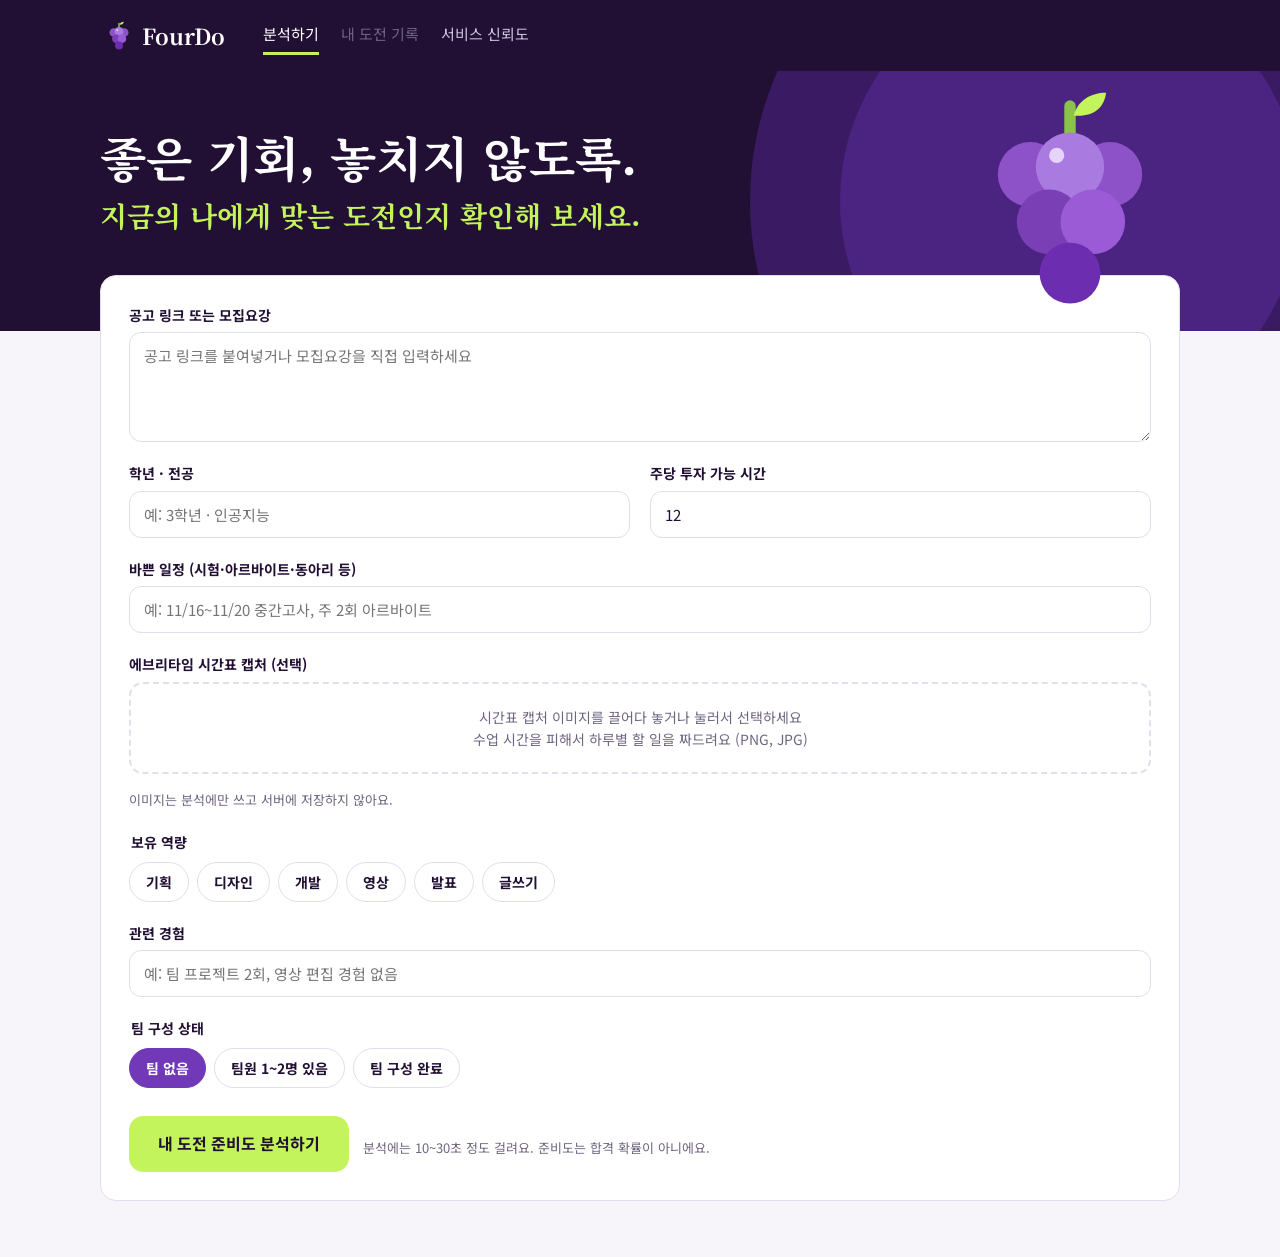
==== backend/static/index.html @ ac590c95 "frontend 합치기" ====
<!DOCTYPE html>
<html lang="ko">
<head>
<meta charset="UTF-8">
<meta name="viewport" content="width=device-width, initial-scale=1">
<title>FourDo · 관심을 도전으로, 도전을 실행으로</title>
<link rel="preconnect" href="https://fonts.googleapis.com">
<link rel="preconnect" href="https://fonts.gstatic.com" crossorigin>
<link href="https://fonts.googleapis.com/css2?family=Noto+Sans+KR:wght@400;500;700&family=Noto+Serif+KR:wght@700&display=swap" rel="stylesheet">
<link rel="stylesheet" href="style.css">
</head>
<body>
<svg width="0" height="0" style="position:absolute" aria-hidden="true">
  <symbol id="grape" viewBox="0 0 200 240">
    <rect x="94" y="14" width="12" height="42" rx="6" fill="#8BC34A"/>
    <path d="M104 30c4-16 18-24 34-24-2 16-14 26-34 24z" fill="#C4F45B"/>
    <circle cx="58" cy="92" r="34" fill="#8E52C8"/>
    <circle cx="142" cy="92" r="34" fill="#8E52C8"/>
    <circle cx="100" cy="84" r="36" fill="#A97BE0"/>
    <circle cx="86" cy="72" r="8" fill="#E6D4FA"/>
    <circle cx="78" cy="142" r="34" fill="#7A3FB5"/>
    <circle cx="124" cy="142" r="34" fill="#9B5BD6"/>
    <circle cx="100" cy="196" r="32" fill="#6C2DB0"/>
  </symbol>
</svg>
<header class="top">
  <button class="logo" data-go="input" aria-label="FourDo 처음으로"><svg class="mark" aria-hidden="true"><use href="#grape"/></svg>FourDo</button>
  <nav aria-label="주 메뉴">
    <button data-go="input" data-nav="input">분석하기</button>
    <button disabled title="준비 중인 기능이에요">내 도전 기록</button>
    <button data-go="trust" data-nav="trust">서비스 신뢰도</button>
  </nav>
</header>

<main>
<!-- PAGE 1 -->
<section id="input" class="view">
  <div class="hero dark">
    <h1>좋은 기회, 놓치지 않도록.</h1>
    <p class="lime-line">지금의 나에게 맞는 도전인지 확인해 보세요.</p>
    <svg class="grape-hero" aria-hidden="true"><use href="#grape"/></svg>
  </div>
  <form id="form" class="wrap card form">
    <label class="full">공고 링크 또는 모집요강
      <textarea name="posting" rows="4" placeholder="공고 링크를 붙여넣거나 모집요강을 직접 입력하세요" required></textarea>
    </label>
    <label>학년 · 전공
      <input name="major" placeholder="예: 3학년 · 인공지능">
    </label>
    <label>주당 투자 가능 시간
      <input name="hours" type="number" min="1" max="60" value="12">
    </label>
    <label class="full">바쁜 일정 (시험·아르바이트·동아리 등)
      <input name="busy" placeholder="예: 11/16~11/20 중간고사, 주 2회 아르바이트">
    </label>
    <div class="full upload">
      <span class="lbl">에브리타임 시간표 캡처 (선택)</span>
      <button type="button" class="drop" id="drop">시간표 캡처 이미지를 끌어다 놓거나 눌러서 선택하세요<br>수업 시간을 피해서 하루별 할 일을 짜드려요 (PNG, JPG)</button>
      <input id="tt" type="file" accept="image/*" hidden>
      <div class="prev" id="ttPrev" hidden><img id="ttImg" alt="업로드한 시간표 미리보기"><span id="ttName"></span><button type="button" id="ttDel">삭제</button></div>
      <p class="hint">이미지는 분석에만 쓰고 서버에 저장하지 않아요.</p>
    </div>
    <fieldset class="full">
      <legend>보유 역량</legend>
      <div class="chips" id="skills"></div>
    </fieldset>
    <label class="full">관련 경험
      <input name="exp" placeholder="예: 팀 프로젝트 2회, 영상 편집 경험 없음">
    </label>
    <fieldset class="full">
      <legend>팀 구성 상태</legend>
      <div class="chips" id="team"></div>
    </fieldset>
    <div class="full cta-row">
      <button class="btn lime" type="submit">내 도전 준비도 분석하기</button>
      <p class="hint">분석에는 10~30초 정도 걸려요. 준비도는 합격 확률이 아니에요.</p>
    </div>
  </form>
</section>

<!-- PAGE 2 -->
<section id="progress" class="view dark center-view">
  <div class="wrap narrow">
    <div class="orb" aria-hidden="true"></div>
    <h2>나의 도전 가능성을 분석하고 있어요.</h2>
    <ol class="steps" id="stepList"></ol>
    <div class="bar" role="progressbar" aria-valuemin="0" aria-valuemax="100"><i id="bar"></i></div>
    <p class="hint">AI가 공고를 읽는 중이라 시간이 조금 걸릴 수 있어요.</p>
  </div>
</section>

<!-- PAGE 3 -->
<section id="result" class="view"></section>

<!-- PAGE 4 -->
<section id="plan" class="view"></section>

<!-- PAGE 4-2: 하루별 할 일 -->
<section id="daily" class="view"></section>

<!-- PAGE 5 -->
<section id="compare" class="view dark">
  <div class="wrap">
    <h2 class="c-title">같은 공고라도, 나에게 맞는 계획은 다릅니다.</h2>
    <p class="sub">같은 공고, 같은 AI. 달라진 건 개인화 입력 하나예요.</p>
    <div class="toggle" role="group" aria-label="개인화 전환">
      <button data-p="off">개인화 OFF</button><button data-p="on" class="on">개인화 ON</button>
    </div>
    <div class="cmp" id="cmp"></div>
    <div class="cta-row center"><button class="btn lime" data-go="trust">서비스 신뢰도 보기</button></div>
  </div>
</section>

<!-- PAGE 6 -->
<section id="trust" class="view"></section>
</main>

<script src="app.js"></script>
</body>
</html>
---- backend/static/style.css ----
:root{
  --deep:#211033; --violet:#7138B8; --lime:#C4F45B; --bg:#F7F5FA; --card:#fff;
  --ink:#211033; --muted:#6F6580; --line:#E4DCEF; --tint:#EFE8F8;
  --ok:#DDF3E4; --ok-t:#1E6B3A; --warn:#FFF0CC; --warn-t:#7A5200; --bad:#ECE9F2; --bad-t:#4A4458;
  --r:16px;
  --sans:"Noto Sans KR",system-ui,sans-serif; --serif:"Noto Serif KR",Georgia,serif;
}
*{box-sizing:border-box;margin:0}
body{font-family:var(--sans);background:var(--bg);color:var(--ink);line-height:1.6;min-height:100vh}
button{font:inherit;cursor:pointer;border:0;background:none;color:inherit}
:focus-visible{outline:3px solid var(--lime);outline-offset:2px}
.view{display:none}.view.active{display:block}

/* header */
.top{display:flex;align-items:center;gap:32px;padding:16px max(20px,calc((100% - 1080px)/2));background:var(--deep);color:#fff;position:sticky;top:0;z-index:5}
.logo{font:700 22px var(--serif);display:flex;align-items:center;gap:10px;color:#fff}
.mark{width:26px;height:30px}
.top nav{display:flex;gap:22px;flex-wrap:wrap}
.top nav button{color:#CFC4E0;padding:6px 0;border-bottom:3px solid transparent;font-size:15px}
.top nav button.on{color:#fff;border-color:var(--lime)}
.top nav button:disabled{opacity:.45;cursor:not-allowed}

/* layout */
.wrap{max-width:1080px;margin:0 auto;padding:0 20px}
.narrow{max-width:520px;text-align:center}
.dark{background:var(--deep);color:#fff}
.hero{padding:56px max(20px,calc((100% - 1080px)/2)) 96px}
.hero{position:relative;overflow:hidden}
.hero::before,.hero::after{content:"";position:absolute;border-radius:50%;pointer-events:none}
.hero::before{width:640px;height:640px;right:-110px;top:-190px;background:#3A1B63}
.hero::after{width:460px;height:460px;right:-20px;top:-100px;background:#4B2380}
.hero>*{position:relative;z-index:1}
.grape-hero{position:absolute!important;right:115px;top:16px;width:190px;height:228px}
.hero h1{font:700 clamp(30px,5vw,48px)/1.25 var(--serif)}
.lime-line{color:var(--lime);font:700 clamp(20px,3vw,28px) var(--serif);margin-top:8px}
.card{background:var(--card);border-radius:var(--r);padding:28px;border:1px solid var(--line)}
.card h3{font-size:16px;color:var(--violet);margin-bottom:14px}
.hint{font-size:13px;color:var(--muted);margin-top:10px}
.dark .hint,.dark .sub{color:#BDB0D3}
.sub{text-align:center;margin-top:6px}
.center{text-align:center;justify-content:center}

/* form */
.form{margin-top:-56px;display:grid;grid-template-columns:1fr 1fr;gap:20px;position:relative;margin-bottom:56px}
.full{grid-column:1/-1}
label,fieldset{display:flex;flex-direction:column;gap:6px;font-size:14px;font-weight:700;border:0;padding:0}
legend{font-size:14px;font-weight:700;margin-bottom:8px}
input,textarea{font:400 15px var(--sans);padding:12px 14px;border:1px solid var(--line);border-radius:12px;background:#fff;color:var(--ink);width:100%}
input:focus,textarea:focus{outline:3px solid var(--tint);border-color:var(--violet)}
.chips{display:flex;flex-wrap:wrap;gap:8px}
.chip{padding:8px 16px;border:1px solid var(--line);border-radius:999px;font-size:14px;background:#fff}
.chip[aria-pressed=true]{background:var(--violet);border-color:var(--violet);color:#fff}
.btn{padding:14px 28px;border-radius:14px;font-weight:700;font-size:16px;border:1px solid var(--violet);color:var(--violet);background:#fff}
.btn.primary{background:var(--violet);color:#fff}
.btn.lime{background:var(--lime);color:var(--deep);border-color:var(--lime)}
.btn:hover{filter:brightness(.96)}
.cta-row{display:flex;flex-wrap:wrap;align-items:center;gap:14px;margin-top:8px}

/* progress */
.center-view{min-height:calc(100vh - 62px);padding:56px 0}
.center-view h2{font:700 26px var(--serif);margin:24px 0}
.orb{width:120px;height:120px;border-radius:50%;margin:0 auto;background:radial-gradient(circle at 35% 30%,var(--lime),var(--violet) 65%);animation:pulse 2s ease-in-out infinite}
@keyframes pulse{50%{transform:scale(1.06)}}
.steps{list-style:none;padding:20px;background:#3A2850;border-radius:var(--r);text-align:left;display:grid;gap:14px}
.steps li{display:flex;gap:14px;align-items:center;color:#9F93B4}
.steps li.now,.steps li.done{color:#fff}
.tag{font-size:12px;font-weight:700;padding:3px 10px;border-radius:999px;background:var(--tint);color:var(--violet);min-width:56px;text-align:center}
.done .tag{background:var(--lime);color:var(--deep)}.now .tag{background:var(--violet);color:#fff}
.bar{height:8px;background:#3A2850;border-radius:9px;margin-top:20px;overflow:hidden}
.bar i{display:block;height:100%;width:0;background:var(--lime);transition:width .5s}

/* result / plan */
.head{padding:36px max(20px,calc((100% - 1080px)/2)) 80px;display:flex;justify-content:space-between;align-items:flex-end;gap:20px;flex-wrap:wrap}
.head h2{font:700 clamp(26px,4vw,38px)/1.3 var(--serif)}
.head p{color:#CFC4E0}
.dday{font:700 clamp(36px,6vw,56px) var(--serif);color:var(--lime)}
.grid{display:grid;grid-template-columns:1fr 1.4fr;gap:20px;margin:-48px auto 20px}
.grid.one{grid-template-columns:1fr}
.badge{display:inline-block;font-size:12px;font-weight:700;padding:3px 10px;border-radius:999px}
.met{background:var(--ok);color:var(--ok-t)}.caution,.needs_check{background:var(--warn);color:var(--warn-t)}.lacking{background:var(--bad);color:var(--bad-t)}
.src{background:var(--deep);color:var(--lime)}.src.ai{background:var(--tint);color:var(--violet)}
.demo{background:var(--tint);color:var(--violet);margin-left:6px}
.level{font:700 24px var(--serif);margin:6px 0 10px}
.req{display:grid;grid-template-columns:70px 1fr auto;gap:12px;align-items:center;padding:12px 0;border-top:1px solid var(--line);font-size:15px}
.req small{display:block;color:var(--muted)}
.meter{height:10px;background:var(--tint);border-radius:9px;overflow:hidden;margin:8px 0}
.meter i{display:block;height:100%;background:var(--violet)}
.week{padding:16px;border-radius:14px;background:var(--tint)}
.week.rest{background:#fff;border:2px dashed var(--line)}
.week b{display:block;margin-bottom:6px}
.week li{font-size:14px;list-style:none;display:flex;justify-content:space-between;gap:8px}
.weeks{display:grid;grid-template-columns:repeat(4,1fr);gap:12px}
.lime-card{background:var(--lime);border-color:var(--lime)}.lime-card h3{color:var(--deep)}
.stack{display:grid;gap:20px;align-content:start}
ul.plain{padding-left:18px;font-size:15px}
.actions{display:flex;gap:12px;flex-wrap:wrap;margin:20px 0 56px}

/* timetable upload */
.upload{display:flex;flex-direction:column;gap:6px}
.lbl{font-size:14px;font-weight:700}
.drop{width:100%;padding:22px;border:2px dashed var(--line);border-radius:14px;background:#fff;color:var(--muted);font-size:14px;text-align:center}
.drop:hover,.drop.over{border-color:var(--violet);background:var(--tint)}
.prev{display:flex;align-items:center;gap:14px;font-size:14px;font-weight:400}
.prev[hidden]{display:none}
.prev img{height:72px;border-radius:10px;border:1px solid var(--line)}
.prev button{color:var(--violet);text-decoration:underline}

/* daily to-do */
.cols{display:grid;grid-template-columns:1fr 1.6fr;gap:20px;margin-top:18px}
.slot{display:flex;gap:12px;padding:10px 12px;background:var(--tint);border-radius:12px;font-size:14px;margin-bottom:8px}
.slot b{min-width:104px;color:var(--violet)}
.todo{display:flex;flex-direction:row;align-items:flex-start;gap:12px;padding:12px 0;border-top:1px solid var(--line);font-size:15px;font-weight:400}
.todo input{width:18px;height:18px;margin-top:4px;padding:0;accent-color:var(--violet);flex:none}
.todo input:checked+span{text-decoration:line-through;color:var(--muted)}
.todo small{display:block;color:var(--muted)}

/* compare */
.dark .wrap{padding-top:48px;padding-bottom:64px}
.c-title{font:700 clamp(24px,4vw,34px)/1.3 var(--serif);text-align:center}
.toggle{display:flex;width:max-content;margin:24px auto;background:#3A2850;border-radius:999px;padding:5px}
.toggle button{padding:10px 24px;border-radius:999px;color:#CFC4E0}
.toggle .on{background:var(--lime);color:var(--deep);font-weight:700}
.cmp{display:grid;grid-template-columns:1fr 1fr;gap:20px;margin-bottom:32px}
.pane{border-radius:var(--r);padding:26px;min-height:300px;display:flex;flex-direction:column;gap:14px}
.pane.gen{background:#2B1A42;border:1px solid #4B3866;color:#CFC4E0}
.pane.me{background:#fff;color:var(--ink);border:2px solid var(--lime)}
.pane.dim{opacity:.35}
.pane h3{font-size:16px;display:flex;justify-content:space-between;gap:8px;align-items:center}
.row{display:grid;grid-template-columns:70px 1fr;gap:10px}.row b{color:var(--violet)}
.pane footer{margin-top:auto;font-size:13px;opacity:.8}

/* trust */
.metric{display:grid;grid-template-columns:1.4fr 1fr 1fr;gap:12px;padding:14px 0;border-top:1px solid var(--line);align-items:center}
.metric .v{font:700 20px var(--serif);color:var(--muted)}
.metric small{display:block;font:400 12px var(--sans);color:var(--muted)}
.mh{font-size:13px;color:var(--muted);font-weight:700;border:0}
.page-pad{padding:36px 0 56px}

@media (max-width:760px){
  .grape-hero{width:90px;height:108px;right:15px;top:6px;opacity:.9}
  .hero::before{width:360px;height:360px;right:-120px;top:-120px}
  .hero::after{width:240px;height:240px;right:-60px;top:-60px}
  .form,.grid,.cmp,.weeks,.cols{grid-template-columns:1fr}
  .top{gap:14px;flex-wrap:wrap}
  .req{grid-template-columns:64px 1fr}.req .src{grid-column:2;justify-self:start}
  .metric{grid-template-columns:1fr 1fr}.metric>:first-child{grid-column:1/-1}
  .mh{display:none}
}
@media (prefers-reduced-motion:reduce){*{animation:none!important;transition:none!important}}
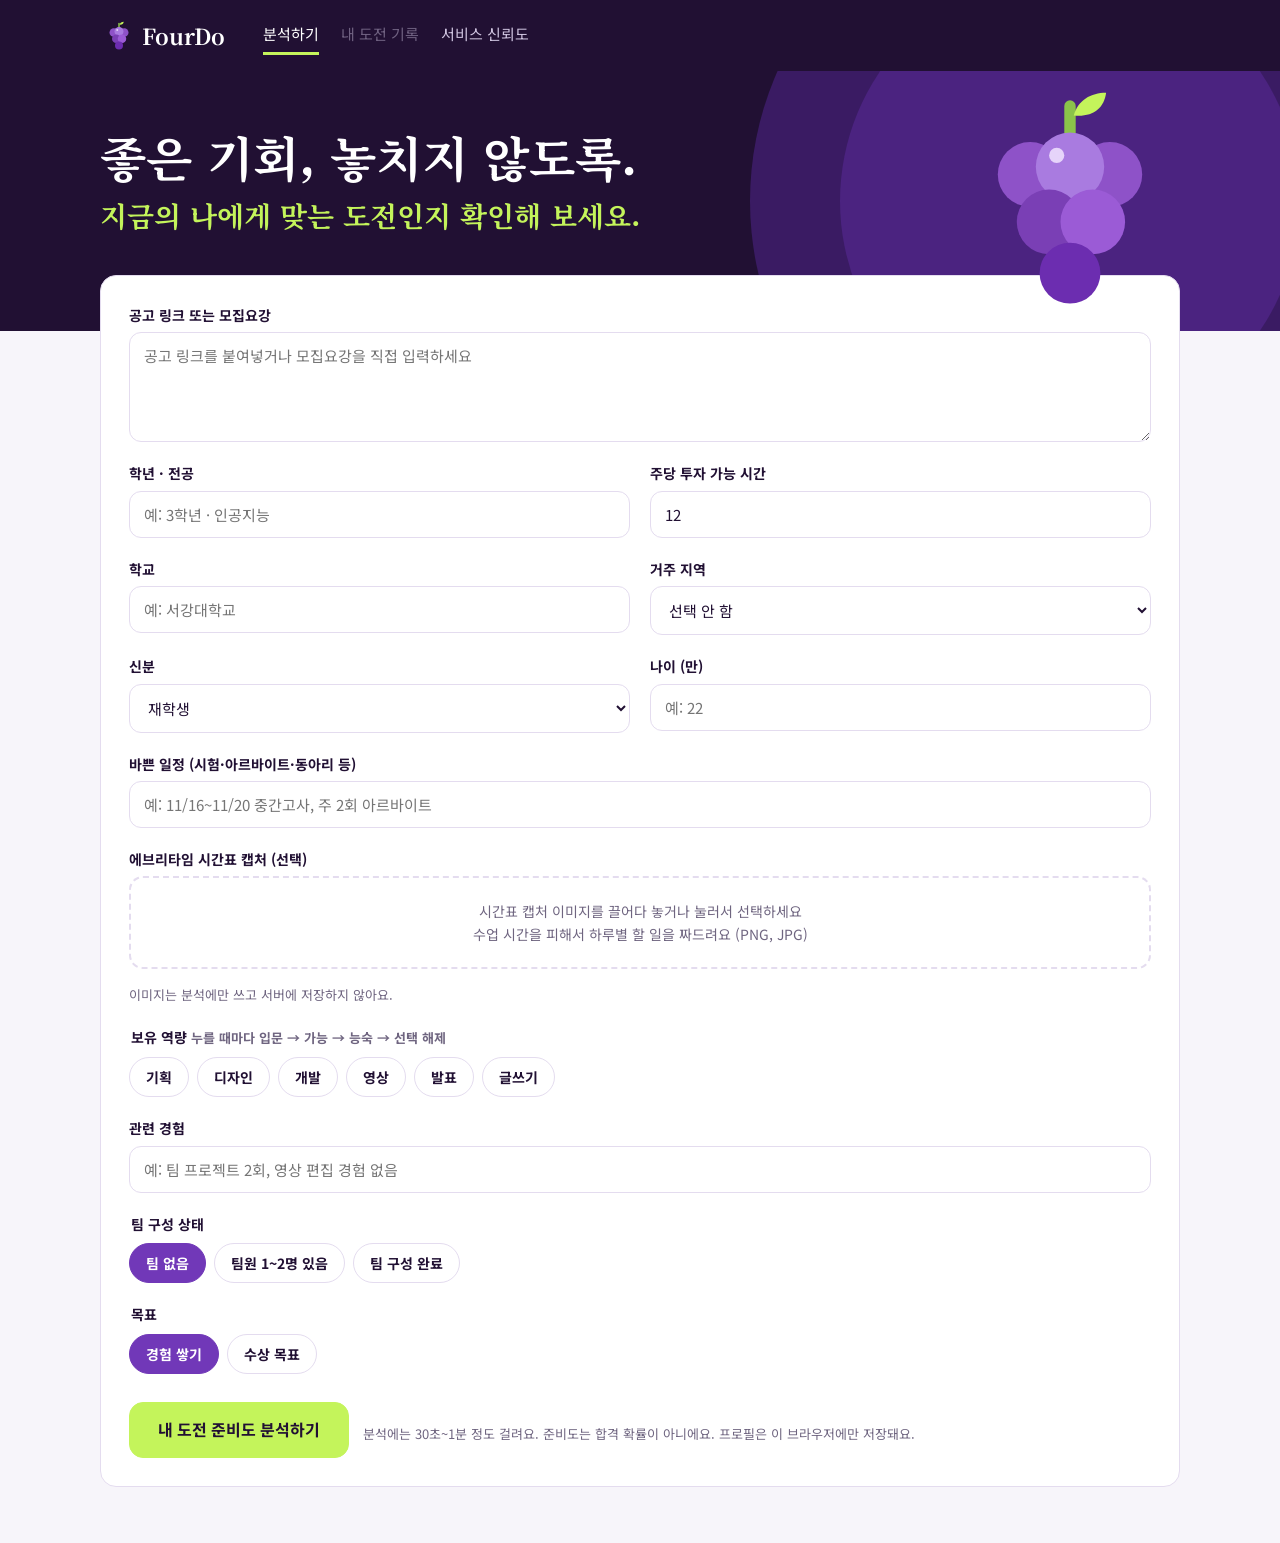
==== commit b00dc019: "개인화 기능 추가: 자격 정보·역량 수준 입력, 자격 질문 재판정, 진행 반영 다시 짜기 - 입력: 학교·거주 지역·신분·나이, 역량별 수준(입문/가능/능숙), 목표(경험/수상)." ====
--- a/backend/static/index.html
+++ b/backend/static/index.html
@@ -1,120 +1,136 @@
-<!DOCTYPE html>
-<html lang="ko">
-<head>
-<meta charset="UTF-8">
-<meta name="viewport" content="width=device-width, initial-scale=1">
-<title>FourDo · 관심을 도전으로, 도전을 실행으로</title>
-<link rel="preconnect" href="https://fonts.googleapis.com">
-<link rel="preconnect" href="https://fonts.gstatic.com" crossorigin>
-<link href="https://fonts.googleapis.com/css2?family=Noto+Sans+KR:wght@400;500;700&family=Noto+Serif+KR:wght@700&display=swap" rel="stylesheet">
-<link rel="stylesheet" href="style.css">
-</head>
-<body>
-<svg width="0" height="0" style="position:absolute" aria-hidden="true">
-  <symbol id="grape" viewBox="0 0 200 240">
-    <rect x="94" y="14" width="12" height="42" rx="6" fill="#8BC34A"/>
-    <path d="M104 30c4-16 18-24 34-24-2 16-14 26-34 24z" fill="#C4F45B"/>
-    <circle cx="58" cy="92" r="34" fill="#8E52C8"/>
-    <circle cx="142" cy="92" r="34" fill="#8E52C8"/>
-    <circle cx="100" cy="84" r="36" fill="#A97BE0"/>
-    <circle cx="86" cy="72" r="8" fill="#E6D4FA"/>
-    <circle cx="78" cy="142" r="34" fill="#7A3FB5"/>
-    <circle cx="124" cy="142" r="34" fill="#9B5BD6"/>
-    <circle cx="100" cy="196" r="32" fill="#6C2DB0"/>
-  </symbol>
-</svg>
-<header class="top">
-  <button class="logo" data-go="input" aria-label="FourDo 처음으로"><svg class="mark" aria-hidden="true"><use href="#grape"/></svg>FourDo</button>
-  <nav aria-label="주 메뉴">
-    <button data-go="input" data-nav="input">분석하기</button>
-    <button disabled title="준비 중인 기능이에요">내 도전 기록</button>
-    <button data-go="trust" data-nav="trust">서비스 신뢰도</button>
-  </nav>
-</header>
-
-<main>
-<!-- PAGE 1 -->
-<section id="input" class="view">
-  <div class="hero dark">
-    <h1>좋은 기회, 놓치지 않도록.</h1>
-    <p class="lime-line">지금의 나에게 맞는 도전인지 확인해 보세요.</p>
-    <svg class="grape-hero" aria-hidden="true"><use href="#grape"/></svg>
-  </div>
-  <form id="form" class="wrap card form">
-    <label class="full">공고 링크 또는 모집요강
-      <textarea name="posting" rows="4" placeholder="공고 링크를 붙여넣거나 모집요강을 직접 입력하세요" required></textarea>
-    </label>
-    <label>학년 · 전공
-      <input name="major" placeholder="예: 3학년 · 인공지능">
-    </label>
-    <label>주당 투자 가능 시간
-      <input name="hours" type="number" min="1" max="60" value="12">
-    </label>
-    <label class="full">바쁜 일정 (시험·아르바이트·동아리 등)
-      <input name="busy" placeholder="예: 11/16~11/20 중간고사, 주 2회 아르바이트">
-    </label>
-    <div class="full upload">
-      <span class="lbl">에브리타임 시간표 캡처 (선택)</span>
-      <button type="button" class="drop" id="drop">시간표 캡처 이미지를 끌어다 놓거나 눌러서 선택하세요<br>수업 시간을 피해서 하루별 할 일을 짜드려요 (PNG, JPG)</button>
-      <input id="tt" type="file" accept="image/*" hidden>
-      <div class="prev" id="ttPrev" hidden><img id="ttImg" alt="업로드한 시간표 미리보기"><span id="ttName"></span><button type="button" id="ttDel">삭제</button></div>
-      <p class="hint">이미지는 분석에만 쓰고 서버에 저장하지 않아요.</p>
-    </div>
-    <fieldset class="full">
-      <legend>보유 역량</legend>
-      <div class="chips" id="skills"></div>
-    </fieldset>
-    <label class="full">관련 경험
-      <input name="exp" placeholder="예: 팀 프로젝트 2회, 영상 편집 경험 없음">
-    </label>
-    <fieldset class="full">
-      <legend>팀 구성 상태</legend>
-      <div class="chips" id="team"></div>
-    </fieldset>
-    <div class="full cta-row">
-      <button class="btn lime" type="submit">내 도전 준비도 분석하기</button>
-      <p class="hint">분석에는 10~30초 정도 걸려요. 준비도는 합격 확률이 아니에요.</p>
-    </div>
-  </form>
-</section>
-
-<!-- PAGE 2 -->
-<section id="progress" class="view dark center-view">
-  <div class="wrap narrow">
-    <div class="orb" aria-hidden="true"></div>
-    <h2>나의 도전 가능성을 분석하고 있어요.</h2>
-    <ol class="steps" id="stepList"></ol>
-    <div class="bar" role="progressbar" aria-valuemin="0" aria-valuemax="100"><i id="bar"></i></div>
-    <p class="hint">AI가 공고를 읽는 중이라 시간이 조금 걸릴 수 있어요.</p>
-  </div>
-</section>
-
-<!-- PAGE 3 -->
-<section id="result" class="view"></section>
-
-<!-- PAGE 4 -->
-<section id="plan" class="view"></section>
-
-<!-- PAGE 4-2: 하루별 할 일 -->
-<section id="daily" class="view"></section>
-
-<!-- PAGE 5 -->
-<section id="compare" class="view dark">
-  <div class="wrap">
-    <h2 class="c-title">같은 공고라도, 나에게 맞는 계획은 다릅니다.</h2>
-    <p class="sub">같은 공고, 같은 AI. 달라진 건 개인화 입력 하나예요.</p>
-    <div class="toggle" role="group" aria-label="개인화 전환">
-      <button data-p="off">개인화 OFF</button><button data-p="on" class="on">개인화 ON</button>
-    </div>
-    <div class="cmp" id="cmp"></div>
-    <div class="cta-row center"><button class="btn lime" data-go="trust">서비스 신뢰도 보기</button></div>
-  </div>
-</section>
-
-<!-- PAGE 6 -->
-<section id="trust" class="view"></section>
-</main>
-
-<script src="app.js"></script>
-</body>
-</html>
+<!DOCTYPE html>
+<html lang="ko">
+<head>
+<meta charset="UTF-8">
+<meta name="viewport" content="width=device-width, initial-scale=1">
+<title>FourDo · 관심을 도전으로, 도전을 실행으로</title>
+<link rel="preconnect" href="https://fonts.googleapis.com">
+<link rel="preconnect" href="https://fonts.gstatic.com" crossorigin>
+<link href="https://fonts.googleapis.com/css2?family=Noto+Sans+KR:wght@400;500;700&family=Noto+Serif+KR:wght@700&display=swap" rel="stylesheet">
+<link rel="stylesheet" href="style.css">
+</head>
+<body>
+<svg width="0" height="0" style="position:absolute" aria-hidden="true">
+  <symbol id="grape" viewBox="0 0 200 240">
+    <rect x="94" y="14" width="12" height="42" rx="6" fill="#8BC34A"/>
+    <path d="M104 30c4-16 18-24 34-24-2 16-14 26-34 24z" fill="#C4F45B"/>
+    <circle cx="58" cy="92" r="34" fill="#8E52C8"/>
+    <circle cx="142" cy="92" r="34" fill="#8E52C8"/>
+    <circle cx="100" cy="84" r="36" fill="#A97BE0"/>
+    <circle cx="86" cy="72" r="8" fill="#E6D4FA"/>
+    <circle cx="78" cy="142" r="34" fill="#7A3FB5"/>
+    <circle cx="124" cy="142" r="34" fill="#9B5BD6"/>
+    <circle cx="100" cy="196" r="32" fill="#6C2DB0"/>
+  </symbol>
+</svg>
+<header class="top">
+  <button class="logo" data-go="input" aria-label="FourDo 처음으로"><svg class="mark" aria-hidden="true"><use href="#grape"/></svg>FourDo</button>
+  <nav aria-label="주 메뉴">
+    <button data-go="input" data-nav="input">분석하기</button>
+    <button disabled title="준비 중인 기능이에요">내 도전 기록</button>
+    <button data-go="trust" data-nav="trust">서비스 신뢰도</button>
+  </nav>
+</header>
+
+<main>
+<!-- PAGE 1 -->
+<section id="input" class="view">
+  <div class="hero dark">
+    <h1>좋은 기회, 놓치지 않도록.</h1>
+    <p class="lime-line">지금의 나에게 맞는 도전인지 확인해 보세요.</p>
+    <svg class="grape-hero" aria-hidden="true"><use href="#grape"/></svg>
+  </div>
+  <form id="form" class="wrap card form">
+    <label class="full">공고 링크 또는 모집요강
+      <textarea name="posting" rows="4" placeholder="공고 링크를 붙여넣거나 모집요강을 직접 입력하세요" required></textarea>
+    </label>
+    <label>학년 · 전공
+      <input name="major" placeholder="예: 3학년 · 인공지능">
+    </label>
+    <label>주당 투자 가능 시간
+      <input name="hours" type="number" min="1" max="60" value="12">
+    </label>
+    <label>학교
+      <input name="school" placeholder="예: 서강대학교">
+    </label>
+    <label>거주 지역
+      <select name="region"><option value="">선택 안 함</option><option>서울</option><option>경기</option><option>인천</option><option>강원</option><option>충북</option><option>충남</option><option>대전</option><option>세종</option><option>전북</option><option>전남</option><option>광주</option><option>경북</option><option>경남</option><option>대구</option><option>울산</option><option>부산</option><option>제주</option></select>
+    </label>
+    <label>신분
+      <select name="status"><option>재학생</option><option>휴학생</option><option>졸업예정자</option><option>대학원생</option><option>졸업생</option></select>
+    </label>
+    <label>나이 (만)
+      <input name="age" type="number" min="15" max="60" placeholder="예: 22">
+    </label>
+    <label class="full">바쁜 일정 (시험·아르바이트·동아리 등)
+      <input name="busy" placeholder="예: 11/16~11/20 중간고사, 주 2회 아르바이트">
+    </label>
+    <div class="full upload">
+      <span class="lbl">에브리타임 시간표 캡처 (선택)</span>
+      <button type="button" class="drop" id="drop">시간표 캡처 이미지를 끌어다 놓거나 눌러서 선택하세요<br>수업 시간을 피해서 하루별 할 일을 짜드려요 (PNG, JPG)</button>
+      <input id="tt" type="file" accept="image/*" hidden>
+      <div class="prev" id="ttPrev" hidden><img id="ttImg" alt="업로드한 시간표 미리보기"><span id="ttName"></span><button type="button" id="ttDel">삭제</button></div>
+      <p class="hint">이미지는 분석에만 쓰고 서버에 저장하지 않아요.</p>
+    </div>
+    <fieldset class="full">
+      <legend>보유 역량 <span class="hint">누를 때마다 입문 → 가능 → 능숙 → 선택 해제</span></legend>
+      <div class="chips" id="skills"></div>
+    </fieldset>
+    <label class="full">관련 경험
+      <input name="exp" placeholder="예: 팀 프로젝트 2회, 영상 편집 경험 없음">
+    </label>
+    <fieldset class="full">
+      <legend>팀 구성 상태</legend>
+      <div class="chips" id="team"></div>
+    </fieldset>
+    <fieldset class="full">
+      <legend>목표</legend>
+      <div class="chips" id="goal"></div>
+    </fieldset>
+    <div class="full cta-row">
+      <button class="btn lime" type="submit">내 도전 준비도 분석하기</button>
+      <p class="hint">분석에는 30초~1분 정도 걸려요. 준비도는 합격 확률이 아니에요. 프로필은 이 브라우저에만 저장돼요.</p>
+    </div>
+  </form>
+</section>
+
+<!-- PAGE 2 -->
+<section id="progress" class="view dark center-view">
+  <div class="wrap narrow">
+    <div class="orb" aria-hidden="true"></div>
+    <h2>나의 도전 가능성을 분석하고 있어요.</h2>
+    <ol class="steps" id="stepList"></ol>
+    <div class="bar" role="progressbar" aria-valuemin="0" aria-valuemax="100"><i id="bar"></i></div>
+    <p class="hint">AI가 공고를 읽는 중이라 시간이 조금 걸릴 수 있어요.</p>
+  </div>
+</section>
+
+<!-- PAGE 3 -->
+<section id="result" class="view"></section>
+
+<!-- PAGE 4 -->
+<section id="plan" class="view"></section>
+
+<!-- PAGE 4-2: 하루별 할 일 -->
+<section id="daily" class="view"></section>
+
+<!-- PAGE 5 -->
+<section id="compare" class="view dark">
+  <div class="wrap">
+    <h2 class="c-title">같은 공고라도, 나에게 맞는 계획은 다릅니다.</h2>
+    <p class="sub">같은 공고, 같은 AI. 달라진 건 개인화 입력 하나예요.</p>
+    <div class="toggle" role="group" aria-label="개인화 전환">
+      <button data-p="off">개인화 OFF</button><button data-p="on" class="on">개인화 ON</button>
+    </div>
+    <div class="cmp" id="cmp"></div>
+    <div class="cta-row center"><button class="btn lime" data-go="trust">서비스 신뢰도 보기</button></div>
+  </div>
+</section>
+
+<!-- PAGE 6 -->
+<section id="trust" class="view"></section>
+</main>
+
+<script src="app.js"></script>
+</body>
+</html>
--- a/backend/static/style.css
+++ b/backend/static/style.css
@@ -1,149 +1,149 @@
-:root{
-  --deep:#211033; --violet:#7138B8; --lime:#C4F45B; --bg:#F7F5FA; --card:#fff;
-  --ink:#211033; --muted:#6F6580; --line:#E4DCEF; --tint:#EFE8F8;
-  --ok:#DDF3E4; --ok-t:#1E6B3A; --warn:#FFF0CC; --warn-t:#7A5200; --bad:#ECE9F2; --bad-t:#4A4458;
-  --r:16px;
-  --sans:"Noto Sans KR",system-ui,sans-serif; --serif:"Noto Serif KR",Georgia,serif;
-}
-*{box-sizing:border-box;margin:0}
-body{font-family:var(--sans);background:var(--bg);color:var(--ink);line-height:1.6;min-height:100vh}
-button{font:inherit;cursor:pointer;border:0;background:none;color:inherit}
-:focus-visible{outline:3px solid var(--lime);outline-offset:2px}
-.view{display:none}.view.active{display:block}
-
-/* header */
-.top{display:flex;align-items:center;gap:32px;padding:16px max(20px,calc((100% - 1080px)/2));background:var(--deep);color:#fff;position:sticky;top:0;z-index:5}
-.logo{font:700 22px var(--serif);display:flex;align-items:center;gap:10px;color:#fff}
-.mark{width:26px;height:30px}
-.top nav{display:flex;gap:22px;flex-wrap:wrap}
-.top nav button{color:#CFC4E0;padding:6px 0;border-bottom:3px solid transparent;font-size:15px}
-.top nav button.on{color:#fff;border-color:var(--lime)}
-.top nav button:disabled{opacity:.45;cursor:not-allowed}
-
-/* layout */
-.wrap{max-width:1080px;margin:0 auto;padding:0 20px}
-.narrow{max-width:520px;text-align:center}
-.dark{background:var(--deep);color:#fff}
-.hero{padding:56px max(20px,calc((100% - 1080px)/2)) 96px}
-.hero{position:relative;overflow:hidden}
-.hero::before,.hero::after{content:"";position:absolute;border-radius:50%;pointer-events:none}
-.hero::before{width:640px;height:640px;right:-110px;top:-190px;background:#3A1B63}
-.hero::after{width:460px;height:460px;right:-20px;top:-100px;background:#4B2380}
-.hero>*{position:relative;z-index:1}
-.grape-hero{position:absolute!important;right:115px;top:16px;width:190px;height:228px}
-.hero h1{font:700 clamp(30px,5vw,48px)/1.25 var(--serif)}
-.lime-line{color:var(--lime);font:700 clamp(20px,3vw,28px) var(--serif);margin-top:8px}
-.card{background:var(--card);border-radius:var(--r);padding:28px;border:1px solid var(--line)}
-.card h3{font-size:16px;color:var(--violet);margin-bottom:14px}
-.hint{font-size:13px;color:var(--muted);margin-top:10px}
-.dark .hint,.dark .sub{color:#BDB0D3}
-.sub{text-align:center;margin-top:6px}
-.center{text-align:center;justify-content:center}
-
-/* form */
-.form{margin-top:-56px;display:grid;grid-template-columns:1fr 1fr;gap:20px;position:relative;margin-bottom:56px}
-.full{grid-column:1/-1}
-label,fieldset{display:flex;flex-direction:column;gap:6px;font-size:14px;font-weight:700;border:0;padding:0}
-legend{font-size:14px;font-weight:700;margin-bottom:8px}
-input,textarea{font:400 15px var(--sans);padding:12px 14px;border:1px solid var(--line);border-radius:12px;background:#fff;color:var(--ink);width:100%}
-input:focus,textarea:focus{outline:3px solid var(--tint);border-color:var(--violet)}
-.chips{display:flex;flex-wrap:wrap;gap:8px}
-.chip{padding:8px 16px;border:1px solid var(--line);border-radius:999px;font-size:14px;background:#fff}
-.chip[aria-pressed=true]{background:var(--violet);border-color:var(--violet);color:#fff}
-.btn{padding:14px 28px;border-radius:14px;font-weight:700;font-size:16px;border:1px solid var(--violet);color:var(--violet);background:#fff}
-.btn.primary{background:var(--violet);color:#fff}
-.btn.lime{background:var(--lime);color:var(--deep);border-color:var(--lime)}
-.btn:hover{filter:brightness(.96)}
-.cta-row{display:flex;flex-wrap:wrap;align-items:center;gap:14px;margin-top:8px}
-
-/* progress */
-.center-view{min-height:calc(100vh - 62px);padding:56px 0}
-.center-view h2{font:700 26px var(--serif);margin:24px 0}
-.orb{width:120px;height:120px;border-radius:50%;margin:0 auto;background:radial-gradient(circle at 35% 30%,var(--lime),var(--violet) 65%);animation:pulse 2s ease-in-out infinite}
-@keyframes pulse{50%{transform:scale(1.06)}}
-.steps{list-style:none;padding:20px;background:#3A2850;border-radius:var(--r);text-align:left;display:grid;gap:14px}
-.steps li{display:flex;gap:14px;align-items:center;color:#9F93B4}
-.steps li.now,.steps li.done{color:#fff}
-.tag{font-size:12px;font-weight:700;padding:3px 10px;border-radius:999px;background:var(--tint);color:var(--violet);min-width:56px;text-align:center}
-.done .tag{background:var(--lime);color:var(--deep)}.now .tag{background:var(--violet);color:#fff}
-.bar{height:8px;background:#3A2850;border-radius:9px;margin-top:20px;overflow:hidden}
-.bar i{display:block;height:100%;width:0;background:var(--lime);transition:width .5s}
-
-/* result / plan */
-.head{padding:36px max(20px,calc((100% - 1080px)/2)) 80px;display:flex;justify-content:space-between;align-items:flex-end;gap:20px;flex-wrap:wrap}
-.head h2{font:700 clamp(26px,4vw,38px)/1.3 var(--serif)}
-.head p{color:#CFC4E0}
-.dday{font:700 clamp(36px,6vw,56px) var(--serif);color:var(--lime)}
-.grid{display:grid;grid-template-columns:1fr 1.4fr;gap:20px;margin:-48px auto 20px}
-.grid.one{grid-template-columns:1fr}
-.badge{display:inline-block;font-size:12px;font-weight:700;padding:3px 10px;border-radius:999px}
-.met{background:var(--ok);color:var(--ok-t)}.caution,.needs_check{background:var(--warn);color:var(--warn-t)}.lacking{background:var(--bad);color:var(--bad-t)}
-.src{background:var(--deep);color:var(--lime)}.src.ai{background:var(--tint);color:var(--violet)}
-.demo{background:var(--tint);color:var(--violet);margin-left:6px}
-.level{font:700 24px var(--serif);margin:6px 0 10px}
-.req{display:grid;grid-template-columns:70px 1fr auto;gap:12px;align-items:center;padding:12px 0;border-top:1px solid var(--line);font-size:15px}
-.req small{display:block;color:var(--muted)}
-.meter{height:10px;background:var(--tint);border-radius:9px;overflow:hidden;margin:8px 0}
-.meter i{display:block;height:100%;background:var(--violet)}
-.week{padding:16px;border-radius:14px;background:var(--tint)}
-.week.rest{background:#fff;border:2px dashed var(--line)}
-.week b{display:block;margin-bottom:6px}
-.week li{font-size:14px;list-style:none;display:flex;justify-content:space-between;gap:8px}
-.weeks{display:grid;grid-template-columns:repeat(4,1fr);gap:12px}
-.lime-card{background:var(--lime);border-color:var(--lime)}.lime-card h3{color:var(--deep)}
-.stack{display:grid;gap:20px;align-content:start}
-ul.plain{padding-left:18px;font-size:15px}
-.actions{display:flex;gap:12px;flex-wrap:wrap;margin:20px 0 56px}
-
-/* timetable upload */
-.upload{display:flex;flex-direction:column;gap:6px}
-.lbl{font-size:14px;font-weight:700}
-.drop{width:100%;padding:22px;border:2px dashed var(--line);border-radius:14px;background:#fff;color:var(--muted);font-size:14px;text-align:center}
-.drop:hover,.drop.over{border-color:var(--violet);background:var(--tint)}
-.prev{display:flex;align-items:center;gap:14px;font-size:14px;font-weight:400}
-.prev[hidden]{display:none}
-.prev img{height:72px;border-radius:10px;border:1px solid var(--line)}
-.prev button{color:var(--violet);text-decoration:underline}
-
-/* daily to-do */
-.cols{display:grid;grid-template-columns:1fr 1.6fr;gap:20px;margin-top:18px}
-.slot{display:flex;gap:12px;padding:10px 12px;background:var(--tint);border-radius:12px;font-size:14px;margin-bottom:8px}
-.slot b{min-width:104px;color:var(--violet)}
-.todo{display:flex;flex-direction:row;align-items:flex-start;gap:12px;padding:12px 0;border-top:1px solid var(--line);font-size:15px;font-weight:400}
-.todo input{width:18px;height:18px;margin-top:4px;padding:0;accent-color:var(--violet);flex:none}
-.todo input:checked+span{text-decoration:line-through;color:var(--muted)}
-.todo small{display:block;color:var(--muted)}
-
-/* compare */
-.dark .wrap{padding-top:48px;padding-bottom:64px}
-.c-title{font:700 clamp(24px,4vw,34px)/1.3 var(--serif);text-align:center}
-.toggle{display:flex;width:max-content;margin:24px auto;background:#3A2850;border-radius:999px;padding:5px}
-.toggle button{padding:10px 24px;border-radius:999px;color:#CFC4E0}
-.toggle .on{background:var(--lime);color:var(--deep);font-weight:700}
-.cmp{display:grid;grid-template-columns:1fr 1fr;gap:20px;margin-bottom:32px}
-.pane{border-radius:var(--r);padding:26px;min-height:300px;display:flex;flex-direction:column;gap:14px}
-.pane.gen{background:#2B1A42;border:1px solid #4B3866;color:#CFC4E0}
-.pane.me{background:#fff;color:var(--ink);border:2px solid var(--lime)}
-.pane.dim{opacity:.35}
-.pane h3{font-size:16px;display:flex;justify-content:space-between;gap:8px;align-items:center}
-.row{display:grid;grid-template-columns:70px 1fr;gap:10px}.row b{color:var(--violet)}
-.pane footer{margin-top:auto;font-size:13px;opacity:.8}
-
-/* trust */
-.metric{display:grid;grid-template-columns:1.4fr 1fr 1fr;gap:12px;padding:14px 0;border-top:1px solid var(--line);align-items:center}
-.metric .v{font:700 20px var(--serif);color:var(--muted)}
-.metric small{display:block;font:400 12px var(--sans);color:var(--muted)}
-.mh{font-size:13px;color:var(--muted);font-weight:700;border:0}
-.page-pad{padding:36px 0 56px}
-
-@media (max-width:760px){
-  .grape-hero{width:90px;height:108px;right:15px;top:6px;opacity:.9}
-  .hero::before{width:360px;height:360px;right:-120px;top:-120px}
-  .hero::after{width:240px;height:240px;right:-60px;top:-60px}
-  .form,.grid,.cmp,.weeks,.cols{grid-template-columns:1fr}
-  .top{gap:14px;flex-wrap:wrap}
-  .req{grid-template-columns:64px 1fr}.req .src{grid-column:2;justify-self:start}
-  .metric{grid-template-columns:1fr 1fr}.metric>:first-child{grid-column:1/-1}
-  .mh{display:none}
-}
-@media (prefers-reduced-motion:reduce){*{animation:none!important;transition:none!important}}
+:root{
+  --deep:#211033; --violet:#7138B8; --lime:#C4F45B; --bg:#F7F5FA; --card:#fff;
+  --ink:#211033; --muted:#6F6580; --line:#E4DCEF; --tint:#EFE8F8;
+  --ok:#DDF3E4; --ok-t:#1E6B3A; --warn:#FFF0CC; --warn-t:#7A5200; --bad:#ECE9F2; --bad-t:#4A4458;
+  --r:16px;
+  --sans:"Noto Sans KR",system-ui,sans-serif; --serif:"Noto Serif KR",Georgia,serif;
+}
+*{box-sizing:border-box;margin:0}
+body{font-family:var(--sans);background:var(--bg);color:var(--ink);line-height:1.6;min-height:100vh}
+button{font:inherit;cursor:pointer;border:0;background:none;color:inherit}
+:focus-visible{outline:3px solid var(--lime);outline-offset:2px}
+.view{display:none}.view.active{display:block}
+
+/* header */
+.top{display:flex;align-items:center;gap:32px;padding:16px max(20px,calc((100% - 1080px)/2));background:var(--deep);color:#fff;position:sticky;top:0;z-index:5}
+.logo{font:700 22px var(--serif);display:flex;align-items:center;gap:10px;color:#fff}
+.mark{width:26px;height:30px}
+.top nav{display:flex;gap:22px;flex-wrap:wrap}
+.top nav button{color:#CFC4E0;padding:6px 0;border-bottom:3px solid transparent;font-size:15px}
+.top nav button.on{color:#fff;border-color:var(--lime)}
+.top nav button:disabled{opacity:.45;cursor:not-allowed}
+
+/* layout */
+.wrap{max-width:1080px;margin:0 auto;padding:0 20px}
+.narrow{max-width:520px;text-align:center}
+.dark{background:var(--deep);color:#fff}
+.hero{padding:56px max(20px,calc((100% - 1080px)/2)) 96px}
+.hero{position:relative;overflow:hidden}
+.hero::before,.hero::after{content:"";position:absolute;border-radius:50%;pointer-events:none}
+.hero::before{width:640px;height:640px;right:-110px;top:-190px;background:#3A1B63}
+.hero::after{width:460px;height:460px;right:-20px;top:-100px;background:#4B2380}
+.hero>*{position:relative;z-index:1}
+.grape-hero{position:absolute!important;right:115px;top:16px;width:190px;height:228px}
+.hero h1{font:700 clamp(30px,5vw,48px)/1.25 var(--serif)}
+.lime-line{color:var(--lime);font:700 clamp(20px,3vw,28px) var(--serif);margin-top:8px}
+.card{background:var(--card);border-radius:var(--r);padding:28px;border:1px solid var(--line)}
+.card h3{font-size:16px;color:var(--violet);margin-bottom:14px}
+.hint{font-size:13px;color:var(--muted);margin-top:10px}
+.dark .hint,.dark .sub{color:#BDB0D3}
+.sub{text-align:center;margin-top:6px}
+.center{text-align:center;justify-content:center}
+
+/* form */
+.form{margin-top:-56px;display:grid;grid-template-columns:1fr 1fr;gap:20px;position:relative;margin-bottom:56px}
+.full{grid-column:1/-1}
+label,fieldset{display:flex;flex-direction:column;gap:6px;font-size:14px;font-weight:700;border:0;padding:0}
+legend{font-size:14px;font-weight:700;margin-bottom:8px}
+input,textarea,select{font:400 15px var(--sans);padding:12px 14px;border:1px solid var(--line);border-radius:12px;background:#fff;color:var(--ink);width:100%}
+input:focus,textarea:focus,select:focus{outline:3px solid var(--tint);border-color:var(--violet)}
+.chips{display:flex;flex-wrap:wrap;gap:8px}
+.chip{padding:8px 16px;border:1px solid var(--line);border-radius:999px;font-size:14px;background:#fff}
+.chip[aria-pressed=true]{background:var(--violet);border-color:var(--violet);color:#fff}
+.btn{padding:14px 28px;border-radius:14px;font-weight:700;font-size:16px;border:1px solid var(--violet);color:var(--violet);background:#fff}
+.btn.primary{background:var(--violet);color:#fff}
+.btn.lime{background:var(--lime);color:var(--deep);border-color:var(--lime)}
+.btn:hover{filter:brightness(.96)}
+.cta-row{display:flex;flex-wrap:wrap;align-items:center;gap:14px;margin-top:8px}
+
+/* progress */
+.center-view{min-height:calc(100vh - 62px);padding:56px 0}
+.center-view h2{font:700 26px var(--serif);margin:24px 0}
+.orb{width:120px;height:120px;border-radius:50%;margin:0 auto;background:radial-gradient(circle at 35% 30%,var(--lime),var(--violet) 65%);animation:pulse 2s ease-in-out infinite}
+@keyframes pulse{50%{transform:scale(1.06)}}
+.steps{list-style:none;padding:20px;background:#3A2850;border-radius:var(--r);text-align:left;display:grid;gap:14px}
+.steps li{display:flex;gap:14px;align-items:center;color:#9F93B4}
+.steps li.now,.steps li.done{color:#fff}
+.tag{font-size:12px;font-weight:700;padding:3px 10px;border-radius:999px;background:var(--tint);color:var(--violet);min-width:56px;text-align:center}
+.done .tag{background:var(--lime);color:var(--deep)}.now .tag{background:var(--violet);color:#fff}
+.bar{height:8px;background:#3A2850;border-radius:9px;margin-top:20px;overflow:hidden}
+.bar i{display:block;height:100%;width:0;background:var(--lime);transition:width .5s}
+
+/* result / plan */
+.head{padding:36px max(20px,calc((100% - 1080px)/2)) 80px;display:flex;justify-content:space-between;align-items:flex-end;gap:20px;flex-wrap:wrap}
+.head h2{font:700 clamp(26px,4vw,38px)/1.3 var(--serif)}
+.head p{color:#CFC4E0}
+.dday{font:700 clamp(36px,6vw,56px) var(--serif);color:var(--lime)}
+.grid{display:grid;grid-template-columns:1fr 1.4fr;gap:20px;margin:-48px auto 20px}
+.grid.one{grid-template-columns:1fr}
+.badge{display:inline-block;font-size:12px;font-weight:700;padding:3px 10px;border-radius:999px}
+.met{background:var(--ok);color:var(--ok-t)}.caution,.needs_check{background:var(--warn);color:var(--warn-t)}.lacking{background:var(--bad);color:var(--bad-t)}
+.src{background:var(--deep);color:var(--lime)}.src.ai{background:var(--tint);color:var(--violet)}
+.demo{background:var(--tint);color:var(--violet);margin-left:6px}
+.level{font:700 24px var(--serif);margin:6px 0 10px}
+.req{display:grid;grid-template-columns:70px 1fr auto;gap:12px;align-items:center;padding:12px 0;border-top:1px solid var(--line);font-size:15px}
+.req small{display:block;color:var(--muted)}
+.meter{height:10px;background:var(--tint);border-radius:9px;overflow:hidden;margin:8px 0}
+.meter i{display:block;height:100%;background:var(--violet)}
+.week{padding:16px;border-radius:14px;background:var(--tint)}
+.week.rest{background:#fff;border:2px dashed var(--line)}
+.week b{display:block;margin-bottom:6px}
+.week li{font-size:14px;list-style:none;display:flex;justify-content:space-between;gap:8px}
+.weeks{display:grid;grid-template-columns:repeat(4,1fr);gap:12px}
+.lime-card{background:var(--lime);border-color:var(--lime)}.lime-card h3{color:var(--deep)}
+.stack{display:grid;gap:20px;align-content:start}
+ul.plain{padding-left:18px;font-size:15px}
+.actions{display:flex;gap:12px;flex-wrap:wrap;margin:20px 0 56px}
+
+/* timetable upload */
+.upload{display:flex;flex-direction:column;gap:6px}
+.lbl{font-size:14px;font-weight:700}
+.drop{width:100%;padding:22px;border:2px dashed var(--line);border-radius:14px;background:#fff;color:var(--muted);font-size:14px;text-align:center}
+.drop:hover,.drop.over{border-color:var(--violet);background:var(--tint)}
+.prev{display:flex;align-items:center;gap:14px;font-size:14px;font-weight:400}
+.prev[hidden]{display:none}
+.prev img{height:72px;border-radius:10px;border:1px solid var(--line)}
+.prev button{color:var(--violet);text-decoration:underline}
+
+/* daily to-do */
+.cols{display:grid;grid-template-columns:1fr 1.6fr;gap:20px;margin-top:18px}
+.slot{display:flex;gap:12px;padding:10px 12px;background:var(--tint);border-radius:12px;font-size:14px;margin-bottom:8px}
+.slot b{min-width:104px;color:var(--violet)}
+.todo{display:flex;flex-direction:row;align-items:flex-start;gap:12px;padding:12px 0;border-top:1px solid var(--line);font-size:15px;font-weight:400}
+.todo input{width:18px;height:18px;margin-top:4px;padding:0;accent-color:var(--violet);flex:none}
+.todo input:checked+span{text-decoration:line-through;color:var(--muted)}
+.todo small{display:block;color:var(--muted)}
+
+/* compare */
+.dark .wrap{padding-top:48px;padding-bottom:64px}
+.c-title{font:700 clamp(24px,4vw,34px)/1.3 var(--serif);text-align:center}
+.toggle{display:flex;width:max-content;margin:24px auto;background:#3A2850;border-radius:999px;padding:5px}
+.toggle button{padding:10px 24px;border-radius:999px;color:#CFC4E0}
+.toggle .on{background:var(--lime);color:var(--deep);font-weight:700}
+.cmp{display:grid;grid-template-columns:1fr 1fr;gap:20px;margin-bottom:32px}
+.pane{border-radius:var(--r);padding:26px;min-height:300px;display:flex;flex-direction:column;gap:14px}
+.pane.gen{background:#2B1A42;border:1px solid #4B3866;color:#CFC4E0}
+.pane.me{background:#fff;color:var(--ink);border:2px solid var(--lime)}
+.pane.dim{opacity:.35}
+.pane h3{font-size:16px;display:flex;justify-content:space-between;gap:8px;align-items:center}
+.row{display:grid;grid-template-columns:70px 1fr;gap:10px}.row b{color:var(--violet)}
+.pane footer{margin-top:auto;font-size:13px;opacity:.8}
+
+/* trust */
+.metric{display:grid;grid-template-columns:1.4fr 1fr 1fr;gap:12px;padding:14px 0;border-top:1px solid var(--line);align-items:center}
+.metric .v{font:700 20px var(--serif);color:var(--muted)}
+.metric small{display:block;font:400 12px var(--sans);color:var(--muted)}
+.mh{font-size:13px;color:var(--muted);font-weight:700;border:0}
+.page-pad{padding:36px 0 56px}
+
+@media (max-width:760px){
+  .grape-hero{width:90px;height:108px;right:15px;top:6px;opacity:.9}
+  .hero::before{width:360px;height:360px;right:-120px;top:-120px}
+  .hero::after{width:240px;height:240px;right:-60px;top:-60px}
+  .form,.grid,.cmp,.weeks,.cols{grid-template-columns:1fr}
+  .top{gap:14px;flex-wrap:wrap}
+  .req{grid-template-columns:64px 1fr}.req .src{grid-column:2;justify-self:start}
+  .metric{grid-template-columns:1fr 1fr}.metric>:first-child{grid-column:1/-1}
+  .mh{display:none}
+}
+@media (prefers-reduced-motion:reduce){*{animation:none!important;transition:none!important}}
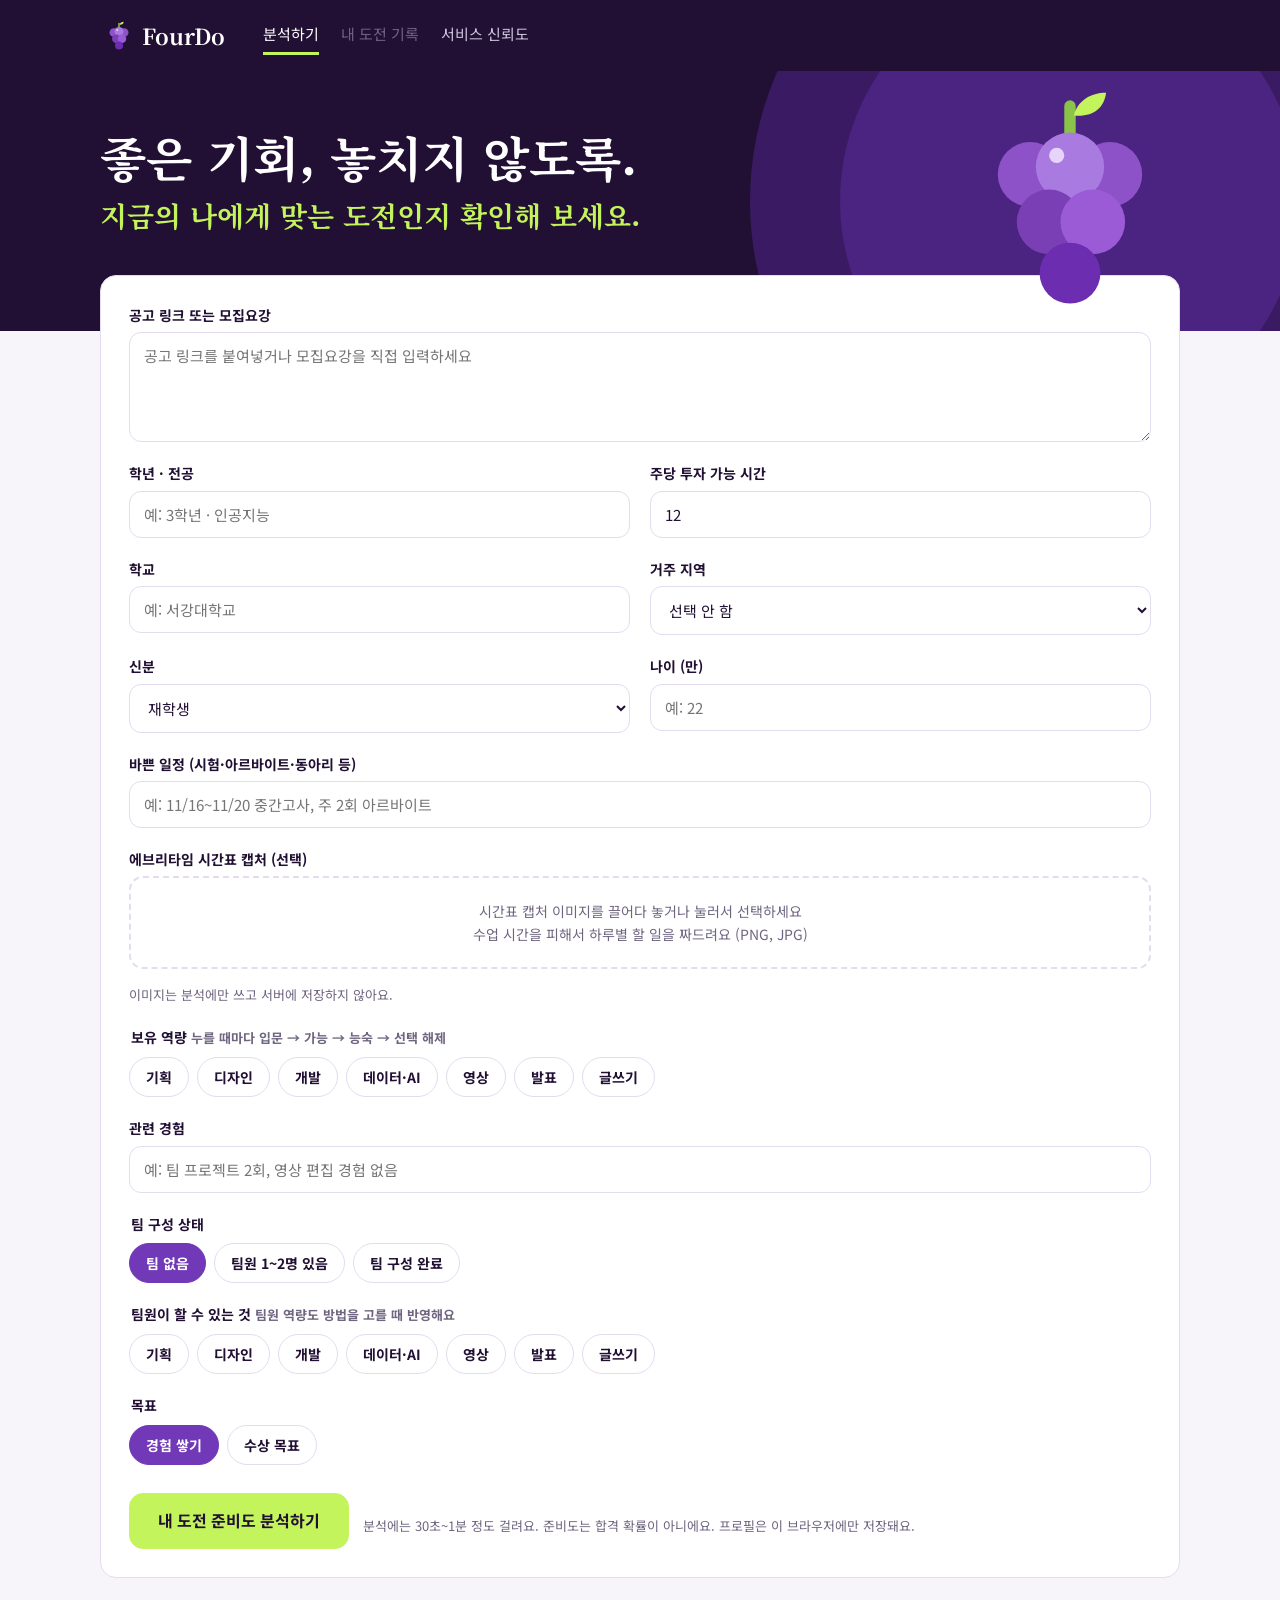
==== commit a339a98b: "서버·화면을 설계 v3 엔진에 연결(4단계) - app.py: 공고 카드(원문 해시로 저장·재사용) → 맞춤 전략 → 로드맵. 재판정·다시 짜기는 LLM 없이 즉시 - adapte" ====
--- a/backend/static/index.html
+++ b/backend/static/index.html
@@ -83,6 +83,10 @@
       <legend>팀 구성 상태</legend>
       <div class="chips" id="team"></div>
     </fieldset>
+    <fieldset class="full" id="mateBox" hidden>
+      <legend>팀원이 할 수 있는 것 <span class="hint">팀원 역량도 방법을 고를 때 반영해요</span></legend>
+      <div class="chips" id="mateSkills"></div>
+    </fieldset>
     <fieldset class="full">
       <legend>목표</legend>
       <div class="chips" id="goal"></div>
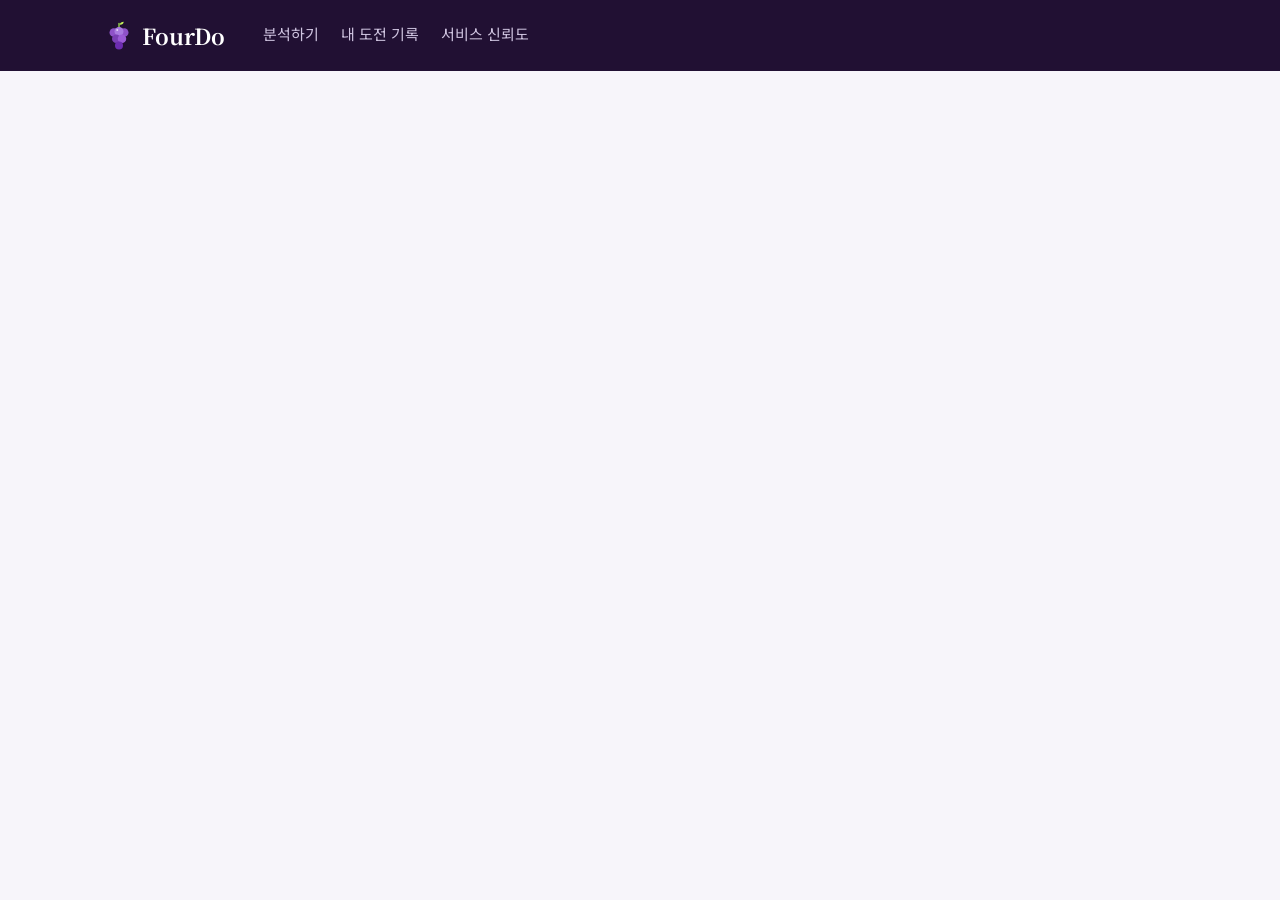
==== commit 3e298ed3: "Update index.html 로그인 페이지, 도전 기록 페이지 추가" ====
--- a/backend/static/index.html
+++ b/backend/static/index.html
@@ -1,140 +1,150 @@
-<!DOCTYPE html>
-<html lang="ko">
-<head>
-<meta charset="UTF-8">
-<meta name="viewport" content="width=device-width, initial-scale=1">
-<title>FourDo · 관심을 도전으로, 도전을 실행으로</title>
-<link rel="preconnect" href="https://fonts.googleapis.com">
-<link rel="preconnect" href="https://fonts.gstatic.com" crossorigin>
-<link href="https://fonts.googleapis.com/css2?family=Noto+Sans+KR:wght@400;500;700&family=Noto+Serif+KR:wght@700&display=swap" rel="stylesheet">
-<link rel="stylesheet" href="style.css">
-</head>
-<body>
-<svg width="0" height="0" style="position:absolute" aria-hidden="true">
-  <symbol id="grape" viewBox="0 0 200 240">
-    <rect x="94" y="14" width="12" height="42" rx="6" fill="#8BC34A"/>
-    <path d="M104 30c4-16 18-24 34-24-2 16-14 26-34 24z" fill="#C4F45B"/>
-    <circle cx="58" cy="92" r="34" fill="#8E52C8"/>
-    <circle cx="142" cy="92" r="34" fill="#8E52C8"/>
-    <circle cx="100" cy="84" r="36" fill="#A97BE0"/>
-    <circle cx="86" cy="72" r="8" fill="#E6D4FA"/>
-    <circle cx="78" cy="142" r="34" fill="#7A3FB5"/>
-    <circle cx="124" cy="142" r="34" fill="#9B5BD6"/>
-    <circle cx="100" cy="196" r="32" fill="#6C2DB0"/>
-  </symbol>
-</svg>
-<header class="top">
-  <button class="logo" data-go="input" aria-label="FourDo 처음으로"><svg class="mark" aria-hidden="true"><use href="#grape"/></svg>FourDo</button>
-  <nav aria-label="주 메뉴">
-    <button data-go="input" data-nav="input">분석하기</button>
-    <button disabled title="준비 중인 기능이에요">내 도전 기록</button>
-    <button data-go="trust" data-nav="trust">서비스 신뢰도</button>
-  </nav>
-</header>
-
-<main>
-<!-- PAGE 1 -->
-<section id="input" class="view">
-  <div class="hero dark">
-    <h1>좋은 기회, 놓치지 않도록.</h1>
-    <p class="lime-line">지금의 나에게 맞는 도전인지 확인해 보세요.</p>
-    <svg class="grape-hero" aria-hidden="true"><use href="#grape"/></svg>
-  </div>
-  <form id="form" class="wrap card form">
-    <label class="full">공고 링크 또는 모집요강
-      <textarea name="posting" rows="4" placeholder="공고 링크를 붙여넣거나 모집요강을 직접 입력하세요" required></textarea>
-    </label>
-    <label>학년 · 전공
-      <input name="major" placeholder="예: 3학년 · 인공지능">
-    </label>
-    <label>주당 투자 가능 시간
-      <input name="hours" type="number" min="1" max="60" value="12">
-    </label>
-    <label>학교
-      <input name="school" placeholder="예: 서강대학교">
-    </label>
-    <label>거주 지역
-      <select name="region"><option value="">선택 안 함</option><option>서울</option><option>경기</option><option>인천</option><option>강원</option><option>충북</option><option>충남</option><option>대전</option><option>세종</option><option>전북</option><option>전남</option><option>광주</option><option>경북</option><option>경남</option><option>대구</option><option>울산</option><option>부산</option><option>제주</option></select>
-    </label>
-    <label>신분
-      <select name="status"><option>재학생</option><option>휴학생</option><option>졸업예정자</option><option>대학원생</option><option>졸업생</option></select>
-    </label>
-    <label>나이 (만)
-      <input name="age" type="number" min="15" max="60" placeholder="예: 22">
-    </label>
-    <label class="full">바쁜 일정 (시험·아르바이트·동아리 등)
-      <input name="busy" placeholder="예: 11/16~11/20 중간고사, 주 2회 아르바이트">
-    </label>
-    <div class="full upload">
-      <span class="lbl">에브리타임 시간표 캡처 (선택)</span>
-      <button type="button" class="drop" id="drop">시간표 캡처 이미지를 끌어다 놓거나 눌러서 선택하세요<br>수업 시간을 피해서 하루별 할 일을 짜드려요 (PNG, JPG)</button>
-      <input id="tt" type="file" accept="image/*" hidden>
-      <div class="prev" id="ttPrev" hidden><img id="ttImg" alt="업로드한 시간표 미리보기"><span id="ttName"></span><button type="button" id="ttDel">삭제</button></div>
-      <p class="hint">이미지는 분석에만 쓰고 서버에 저장하지 않아요.</p>
-    </div>
-    <fieldset class="full">
-      <legend>보유 역량 <span class="hint">누를 때마다 입문 → 가능 → 능숙 → 선택 해제</span></legend>
-      <div class="chips" id="skills"></div>
-    </fieldset>
-    <label class="full">관련 경험
-      <input name="exp" placeholder="예: 팀 프로젝트 2회, 영상 편집 경험 없음">
-    </label>
-    <fieldset class="full">
-      <legend>팀 구성 상태</legend>
-      <div class="chips" id="team"></div>
-    </fieldset>
-    <fieldset class="full" id="mateBox" hidden>
-      <legend>팀원이 할 수 있는 것 <span class="hint">팀원 역량도 방법을 고를 때 반영해요</span></legend>
-      <div class="chips" id="mateSkills"></div>
-    </fieldset>
-    <fieldset class="full">
-      <legend>목표</legend>
-      <div class="chips" id="goal"></div>
-    </fieldset>
-    <div class="full cta-row">
-      <button class="btn lime" type="submit">내 도전 준비도 분석하기</button>
-      <p class="hint">분석에는 30초~1분 정도 걸려요. 준비도는 합격 확률이 아니에요. 프로필은 이 브라우저에만 저장돼요.</p>
-    </div>
-  </form>
-</section>
-
-<!-- PAGE 2 -->
-<section id="progress" class="view dark center-view">
-  <div class="wrap narrow">
-    <div class="orb" aria-hidden="true"></div>
-    <h2>나의 도전 가능성을 분석하고 있어요.</h2>
-    <ol class="steps" id="stepList"></ol>
-    <div class="bar" role="progressbar" aria-valuemin="0" aria-valuemax="100"><i id="bar"></i></div>
-    <p class="hint">AI가 공고를 읽는 중이라 시간이 조금 걸릴 수 있어요.</p>
-  </div>
-</section>
-
-<!-- PAGE 3 -->
-<section id="result" class="view"></section>
-
-<!-- PAGE 4 -->
-<section id="plan" class="view"></section>
-
-<!-- PAGE 4-2: 하루별 할 일 -->
-<section id="daily" class="view"></section>
-
-<!-- PAGE 5 -->
-<section id="compare" class="view dark">
-  <div class="wrap">
-    <h2 class="c-title">같은 공고라도, 나에게 맞는 계획은 다릅니다.</h2>
-    <p class="sub">같은 공고, 같은 AI. 달라진 건 개인화 입력 하나예요.</p>
-    <div class="toggle" role="group" aria-label="개인화 전환">
-      <button data-p="off">개인화 OFF</button><button data-p="on" class="on">개인화 ON</button>
-    </div>
-    <div class="cmp" id="cmp"></div>
-    <div class="cta-row center"><button class="btn lime" data-go="trust">서비스 신뢰도 보기</button></div>
-  </div>
-</section>
-
-<!-- PAGE 6 -->
-<section id="trust" class="view"></section>
-</main>
-
-<script src="app.js"></script>
-</body>
-</html>
+<!DOCTYPE html>
+<html lang="ko">
+<head>
+<meta charset="UTF-8">
+<meta name="viewport" content="width=device-width, initial-scale=1">
+<title>FourDo · 관심을 도전으로, 도전을 실행으로</title>
+<link rel="preconnect" href="https://fonts.googleapis.com">
+<link rel="preconnect" href="https://fonts.gstatic.com" crossorigin>
+<link href="https://fonts.googleapis.com/css2?family=Noto+Sans+KR:wght@400;500;700&family=Noto+Serif+KR:wght@700&display=swap" rel="stylesheet">
+<link rel="stylesheet" href="style.css">
+</head>
+<body>
+<svg width="0" height="0" style="position:absolute" aria-hidden="true">
+  <symbol id="grape" viewBox="0 0 200 240">
+    <rect x="94" y="14" width="12" height="42" rx="6" fill="#8BC34A"/>
+    <path d="M104 30c4-16 18-24 34-24-2 16-14 26-34 24z" fill="#C4F45B"/>
+    <circle cx="58" cy="92" r="34" fill="#8E52C8"/>
+    <circle cx="142" cy="92" r="34" fill="#8E52C8"/>
+    <circle cx="100" cy="84" r="36" fill="#A97BE0"/>
+    <circle cx="86" cy="72" r="8" fill="#E6D4FA"/>
+    <circle cx="78" cy="142" r="34" fill="#7A3FB5"/>
+    <circle cx="124" cy="142" r="34" fill="#9B5BD6"/>
+    <circle cx="100" cy="196" r="32" fill="#6C2DB0"/>
+  </symbol>
+</svg>
+<header class="top">
+  <button class="logo" data-go="input" aria-label="FourDo 처음으로"><svg class="mark" aria-hidden="true"><use href="#grape"/></svg>FourDo</button>
+  <nav aria-label="주 메뉴">
+    <button data-go="input" data-nav="input">분석하기</button>
+    <button data-go="history" data-nav="history">내 도전 기록</button>
+    <button data-go="trust" data-nav="trust">서비스 신뢰도</button>
+  </nav>
+  <div class="acct" id="acct"></div>
+</header>
+
+<main>
+<!-- PAGE 1 -->
+<section id="input" class="view">
+  <div class="hero dark">
+    <h1>좋은 기회, 놓치지 않도록.</h1>
+    <p class="lime-line">지금의 나에게 맞는 도전인지 확인해 보세요.</p>
+    <svg class="grape-hero" aria-hidden="true"><use href="#grape"/></svg>
+  </div>
+  <form id="form" class="wrap card form">
+    <label class="full">공고 링크 또는 모집요강
+      <textarea name="posting" rows="4" placeholder="공고 링크를 붙여넣거나 모집요강을 직접 입력하세요" required></textarea>
+    </label>
+    <label>학년 · 전공
+      <input name="major" placeholder="예: 3학년 · 인공지능">
+    </label>
+    <label>주당 투자 가능 시간
+      <input name="hours" type="number" min="1" max="60" value="12">
+    </label>
+    <label class="full">바쁜 일정 (시험·아르바이트·동아리 등)
+      <input name="busy" placeholder="예: 11/16~11/20 중간고사, 주 2회 아르바이트">
+    </label>
+    <div class="full upload">
+      <span class="lbl">에브리타임 시간표 캡처 (선택)</span>
+      <button type="button" class="drop" id="drop">시간표 캡처 이미지를 끌어다 놓거나 눌러서 선택하세요<br>수업 시간을 피해서 하루별 할 일을 짜드려요 (PNG, JPG)</button>
+      <input id="tt" type="file" accept="image/*" hidden>
+      <div class="prev" id="ttPrev" hidden><img id="ttImg" alt="업로드한 시간표 미리보기"><span id="ttName"></span><button type="button" id="ttDel">삭제</button></div>
+      <p class="hint">이미지는 분석에만 쓰고 서버에 저장하지 않아요.</p>
+    </div>
+    <fieldset class="full">
+      <legend>보유 역량</legend>
+      <div class="chips" id="skills"></div>
+    </fieldset>
+    <label class="full">관련 경험
+      <input name="exp" placeholder="예: 팀 프로젝트 2회, 영상 편집 경험 없음">
+    </label>
+    <fieldset class="full">
+      <legend>팀 구성 상태</legend>
+      <div class="chips" id="team"></div>
+    </fieldset>
+    <div class="full cta-row">
+      <button class="btn lime" type="submit">내 도전 준비도 분석하기</button>
+      <p class="hint">분석에는 10~30초 정도 걸려요. 준비도는 합격 확률이 아니에요.</p>
+    </div>
+  </form>
+</section>
+
+<!-- PAGE 2 -->
+<section id="progress" class="view dark center-view">
+  <div class="wrap narrow">
+    <div class="orb" aria-hidden="true"></div>
+    <h2>나의 도전 가능성을 분석하고 있어요.</h2>
+    <ol class="steps" id="stepList"></ol>
+    <div class="bar" role="progressbar" aria-valuemin="0" aria-valuemax="100"><i id="bar"></i></div>
+    <p class="hint">AI가 공고를 읽는 중이라 시간이 조금 걸릴 수 있어요.</p>
+  </div>
+</section>
+
+<!-- PAGE 3 -->
+<section id="result" class="view"></section>
+
+<!-- PAGE 4 -->
+<section id="plan" class="view"></section>
+
+<!-- PAGE 4-2: 하루별 할 일 -->
+<section id="daily" class="view"></section>
+
+<!-- PAGE 5 -->
+<section id="compare" class="view dark">
+  <div class="wrap">
+    <h2 class="c-title">같은 공고라도, 나에게 맞는 계획은 다릅니다.</h2>
+    <p class="sub">같은 공고, 같은 AI. 달라진 건 개인화 입력 하나예요.</p>
+    <div class="toggle" role="group" aria-label="개인화 전환">
+      <button data-p="off">개인화 OFF</button><button data-p="on" class="on">개인화 ON</button>
+    </div>
+    <div class="cmp" id="cmp"></div>
+    <div class="cta-row center"><button class="btn lime" data-go="trust">서비스 신뢰도 보기</button></div>
+  </div>
+</section>
+
+<!-- PAGE 6 -->
+<section id="trust" class="view"></section>
+
+<!-- 로그인 · 회원가입 -->
+<section id="login" class="view">
+  <div class="hero dark">
+    <h1>내 도전을 기록해 두세요.</h1>
+    <p class="lime-line">로그인하면 분석 결과가 자동으로 저장돼요.</p>
+  </div>
+  <form id="authForm" class="card auth" novalidate>
+    <div class="chips" id="authTabs" role="group" aria-label="로그인 또는 회원가입">
+      <button type="button" class="chip" data-mode="login" aria-pressed="true">로그인</button>
+      <button type="button" class="chip" data-mode="signup" aria-pressed="false">회원가입</button>
+    </div>
+    <label id="nameRow" hidden>이름
+      <input name="name" maxlength="20" autocomplete="nickname" placeholder="예: 유진">
+    </label>
+    <label>이메일
+      <input name="email" type="email" autocomplete="email" placeholder="you@example.com" required>
+    </label>
+    <label>비밀번호
+      <input name="password" id="pw" type="password" autocomplete="current-password" minlength="8" placeholder="8자 이상" required>
+    </label>
+    <p class="err" id="authErr" role="alert"></p>
+    <button class="btn primary" id="authSubmit" type="submit">로그인</button>
+    <p class="hint" style="margin:0">로그인 없이도 분석은 할 수 있어요. 저장은 로그인 후에 가능해요.</p>
+  </form>
+</section>
+
+<!-- 내 도전 기록 -->
+<section id="history" class="view"></section>
+</main>
+
+<script src="app.js"></script>
+</body>
+</html>
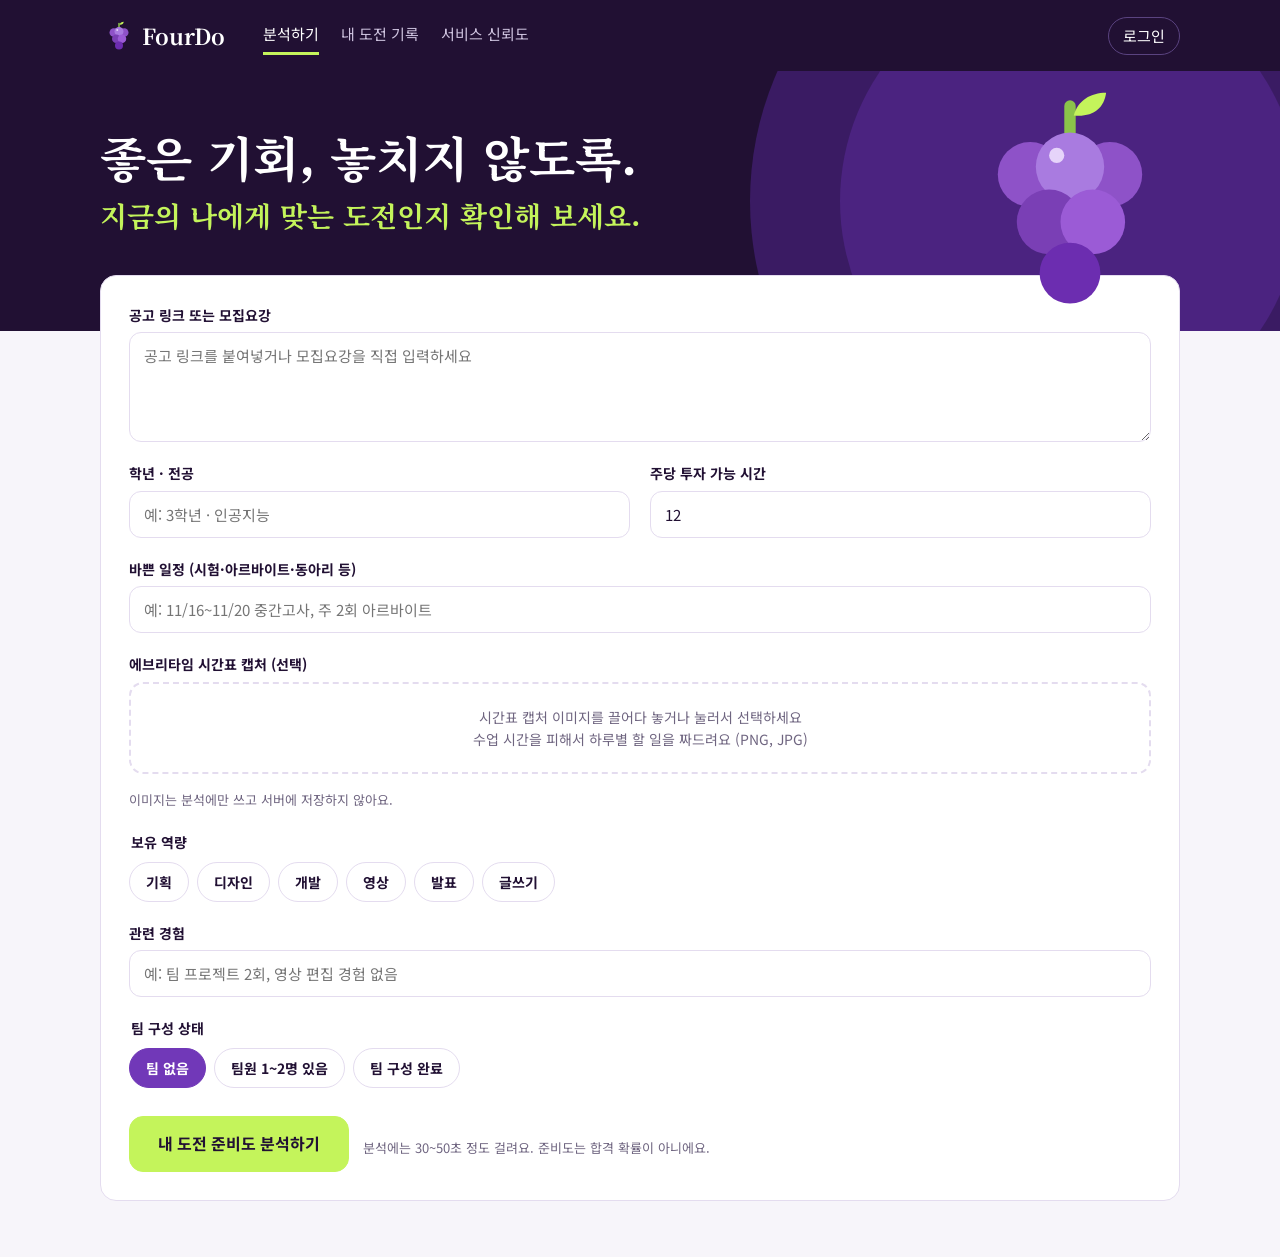
==== commit b9aa791a: "Update index.html 멘트 수정" ====
--- a/backend/static/index.html
+++ b/backend/static/index.html
@@ -74,7 +74,7 @@
     </fieldset>
     <div class="full cta-row">
       <button class="btn lime" type="submit">내 도전 준비도 분석하기</button>
-      <p class="hint">분석에는 10~30초 정도 걸려요. 준비도는 합격 확률이 아니에요.</p>
+      <p class="hint">분석에는 30~50초 정도 걸려요. 준비도는 합격 확률이 아니에요.</p>
     </div>
   </form>
 </section>
--- a/backend/static/style.css
+++ b/backend/static/style.css
@@ -1,149 +1,177 @@
-:root{
-  --deep:#211033; --violet:#7138B8; --lime:#C4F45B; --bg:#F7F5FA; --card:#fff;
-  --ink:#211033; --muted:#6F6580; --line:#E4DCEF; --tint:#EFE8F8;
-  --ok:#DDF3E4; --ok-t:#1E6B3A; --warn:#FFF0CC; --warn-t:#7A5200; --bad:#ECE9F2; --bad-t:#4A4458;
-  --r:16px;
-  --sans:"Noto Sans KR",system-ui,sans-serif; --serif:"Noto Serif KR",Georgia,serif;
-}
-*{box-sizing:border-box;margin:0}
-body{font-family:var(--sans);background:var(--bg);color:var(--ink);line-height:1.6;min-height:100vh}
-button{font:inherit;cursor:pointer;border:0;background:none;color:inherit}
-:focus-visible{outline:3px solid var(--lime);outline-offset:2px}
-.view{display:none}.view.active{display:block}
-
-/* header */
-.top{display:flex;align-items:center;gap:32px;padding:16px max(20px,calc((100% - 1080px)/2));background:var(--deep);color:#fff;position:sticky;top:0;z-index:5}
-.logo{font:700 22px var(--serif);display:flex;align-items:center;gap:10px;color:#fff}
-.mark{width:26px;height:30px}
-.top nav{display:flex;gap:22px;flex-wrap:wrap}
-.top nav button{color:#CFC4E0;padding:6px 0;border-bottom:3px solid transparent;font-size:15px}
-.top nav button.on{color:#fff;border-color:var(--lime)}
-.top nav button:disabled{opacity:.45;cursor:not-allowed}
-
-/* layout */
-.wrap{max-width:1080px;margin:0 auto;padding:0 20px}
-.narrow{max-width:520px;text-align:center}
-.dark{background:var(--deep);color:#fff}
-.hero{padding:56px max(20px,calc((100% - 1080px)/2)) 96px}
-.hero{position:relative;overflow:hidden}
-.hero::before,.hero::after{content:"";position:absolute;border-radius:50%;pointer-events:none}
-.hero::before{width:640px;height:640px;right:-110px;top:-190px;background:#3A1B63}
-.hero::after{width:460px;height:460px;right:-20px;top:-100px;background:#4B2380}
-.hero>*{position:relative;z-index:1}
-.grape-hero{position:absolute!important;right:115px;top:16px;width:190px;height:228px}
-.hero h1{font:700 clamp(30px,5vw,48px)/1.25 var(--serif)}
-.lime-line{color:var(--lime);font:700 clamp(20px,3vw,28px) var(--serif);margin-top:8px}
-.card{background:var(--card);border-radius:var(--r);padding:28px;border:1px solid var(--line)}
-.card h3{font-size:16px;color:var(--violet);margin-bottom:14px}
-.hint{font-size:13px;color:var(--muted);margin-top:10px}
-.dark .hint,.dark .sub{color:#BDB0D3}
-.sub{text-align:center;margin-top:6px}
-.center{text-align:center;justify-content:center}
-
-/* form */
-.form{margin-top:-56px;display:grid;grid-template-columns:1fr 1fr;gap:20px;position:relative;margin-bottom:56px}
-.full{grid-column:1/-1}
-label,fieldset{display:flex;flex-direction:column;gap:6px;font-size:14px;font-weight:700;border:0;padding:0}
-legend{font-size:14px;font-weight:700;margin-bottom:8px}
-input,textarea,select{font:400 15px var(--sans);padding:12px 14px;border:1px solid var(--line);border-radius:12px;background:#fff;color:var(--ink);width:100%}
-input:focus,textarea:focus,select:focus{outline:3px solid var(--tint);border-color:var(--violet)}
-.chips{display:flex;flex-wrap:wrap;gap:8px}
-.chip{padding:8px 16px;border:1px solid var(--line);border-radius:999px;font-size:14px;background:#fff}
-.chip[aria-pressed=true]{background:var(--violet);border-color:var(--violet);color:#fff}
-.btn{padding:14px 28px;border-radius:14px;font-weight:700;font-size:16px;border:1px solid var(--violet);color:var(--violet);background:#fff}
-.btn.primary{background:var(--violet);color:#fff}
-.btn.lime{background:var(--lime);color:var(--deep);border-color:var(--lime)}
-.btn:hover{filter:brightness(.96)}
-.cta-row{display:flex;flex-wrap:wrap;align-items:center;gap:14px;margin-top:8px}
-
-/* progress */
-.center-view{min-height:calc(100vh - 62px);padding:56px 0}
-.center-view h2{font:700 26px var(--serif);margin:24px 0}
-.orb{width:120px;height:120px;border-radius:50%;margin:0 auto;background:radial-gradient(circle at 35% 30%,var(--lime),var(--violet) 65%);animation:pulse 2s ease-in-out infinite}
-@keyframes pulse{50%{transform:scale(1.06)}}
-.steps{list-style:none;padding:20px;background:#3A2850;border-radius:var(--r);text-align:left;display:grid;gap:14px}
-.steps li{display:flex;gap:14px;align-items:center;color:#9F93B4}
-.steps li.now,.steps li.done{color:#fff}
-.tag{font-size:12px;font-weight:700;padding:3px 10px;border-radius:999px;background:var(--tint);color:var(--violet);min-width:56px;text-align:center}
-.done .tag{background:var(--lime);color:var(--deep)}.now .tag{background:var(--violet);color:#fff}
-.bar{height:8px;background:#3A2850;border-radius:9px;margin-top:20px;overflow:hidden}
-.bar i{display:block;height:100%;width:0;background:var(--lime);transition:width .5s}
-
-/* result / plan */
-.head{padding:36px max(20px,calc((100% - 1080px)/2)) 80px;display:flex;justify-content:space-between;align-items:flex-end;gap:20px;flex-wrap:wrap}
-.head h2{font:700 clamp(26px,4vw,38px)/1.3 var(--serif)}
-.head p{color:#CFC4E0}
-.dday{font:700 clamp(36px,6vw,56px) var(--serif);color:var(--lime)}
-.grid{display:grid;grid-template-columns:1fr 1.4fr;gap:20px;margin:-48px auto 20px}
-.grid.one{grid-template-columns:1fr}
-.badge{display:inline-block;font-size:12px;font-weight:700;padding:3px 10px;border-radius:999px}
-.met{background:var(--ok);color:var(--ok-t)}.caution,.needs_check{background:var(--warn);color:var(--warn-t)}.lacking{background:var(--bad);color:var(--bad-t)}
-.src{background:var(--deep);color:var(--lime)}.src.ai{background:var(--tint);color:var(--violet)}
-.demo{background:var(--tint);color:var(--violet);margin-left:6px}
-.level{font:700 24px var(--serif);margin:6px 0 10px}
-.req{display:grid;grid-template-columns:70px 1fr auto;gap:12px;align-items:center;padding:12px 0;border-top:1px solid var(--line);font-size:15px}
-.req small{display:block;color:var(--muted)}
-.meter{height:10px;background:var(--tint);border-radius:9px;overflow:hidden;margin:8px 0}
-.meter i{display:block;height:100%;background:var(--violet)}
-.week{padding:16px;border-radius:14px;background:var(--tint)}
-.week.rest{background:#fff;border:2px dashed var(--line)}
-.week b{display:block;margin-bottom:6px}
-.week li{font-size:14px;list-style:none;display:flex;justify-content:space-between;gap:8px}
-.weeks{display:grid;grid-template-columns:repeat(4,1fr);gap:12px}
-.lime-card{background:var(--lime);border-color:var(--lime)}.lime-card h3{color:var(--deep)}
-.stack{display:grid;gap:20px;align-content:start}
-ul.plain{padding-left:18px;font-size:15px}
-.actions{display:flex;gap:12px;flex-wrap:wrap;margin:20px 0 56px}
-
-/* timetable upload */
-.upload{display:flex;flex-direction:column;gap:6px}
-.lbl{font-size:14px;font-weight:700}
-.drop{width:100%;padding:22px;border:2px dashed var(--line);border-radius:14px;background:#fff;color:var(--muted);font-size:14px;text-align:center}
-.drop:hover,.drop.over{border-color:var(--violet);background:var(--tint)}
-.prev{display:flex;align-items:center;gap:14px;font-size:14px;font-weight:400}
-.prev[hidden]{display:none}
-.prev img{height:72px;border-radius:10px;border:1px solid var(--line)}
-.prev button{color:var(--violet);text-decoration:underline}
-
-/* daily to-do */
-.cols{display:grid;grid-template-columns:1fr 1.6fr;gap:20px;margin-top:18px}
-.slot{display:flex;gap:12px;padding:10px 12px;background:var(--tint);border-radius:12px;font-size:14px;margin-bottom:8px}
-.slot b{min-width:104px;color:var(--violet)}
-.todo{display:flex;flex-direction:row;align-items:flex-start;gap:12px;padding:12px 0;border-top:1px solid var(--line);font-size:15px;font-weight:400}
-.todo input{width:18px;height:18px;margin-top:4px;padding:0;accent-color:var(--violet);flex:none}
-.todo input:checked+span{text-decoration:line-through;color:var(--muted)}
-.todo small{display:block;color:var(--muted)}
-
-/* compare */
-.dark .wrap{padding-top:48px;padding-bottom:64px}
-.c-title{font:700 clamp(24px,4vw,34px)/1.3 var(--serif);text-align:center}
-.toggle{display:flex;width:max-content;margin:24px auto;background:#3A2850;border-radius:999px;padding:5px}
-.toggle button{padding:10px 24px;border-radius:999px;color:#CFC4E0}
-.toggle .on{background:var(--lime);color:var(--deep);font-weight:700}
-.cmp{display:grid;grid-template-columns:1fr 1fr;gap:20px;margin-bottom:32px}
-.pane{border-radius:var(--r);padding:26px;min-height:300px;display:flex;flex-direction:column;gap:14px}
-.pane.gen{background:#2B1A42;border:1px solid #4B3866;color:#CFC4E0}
-.pane.me{background:#fff;color:var(--ink);border:2px solid var(--lime)}
-.pane.dim{opacity:.35}
-.pane h3{font-size:16px;display:flex;justify-content:space-between;gap:8px;align-items:center}
-.row{display:grid;grid-template-columns:70px 1fr;gap:10px}.row b{color:var(--violet)}
-.pane footer{margin-top:auto;font-size:13px;opacity:.8}
-
-/* trust */
-.metric{display:grid;grid-template-columns:1.4fr 1fr 1fr;gap:12px;padding:14px 0;border-top:1px solid var(--line);align-items:center}
-.metric .v{font:700 20px var(--serif);color:var(--muted)}
-.metric small{display:block;font:400 12px var(--sans);color:var(--muted)}
-.mh{font-size:13px;color:var(--muted);font-weight:700;border:0}
-.page-pad{padding:36px 0 56px}
-
-@media (max-width:760px){
-  .grape-hero{width:90px;height:108px;right:15px;top:6px;opacity:.9}
-  .hero::before{width:360px;height:360px;right:-120px;top:-120px}
-  .hero::after{width:240px;height:240px;right:-60px;top:-60px}
-  .form,.grid,.cmp,.weeks,.cols{grid-template-columns:1fr}
-  .top{gap:14px;flex-wrap:wrap}
-  .req{grid-template-columns:64px 1fr}.req .src{grid-column:2;justify-self:start}
-  .metric{grid-template-columns:1fr 1fr}.metric>:first-child{grid-column:1/-1}
-  .mh{display:none}
-}
-@media (prefers-reduced-motion:reduce){*{animation:none!important;transition:none!important}}
+:root{
+  --deep:#211033; --violet:#7138B8; --lime:#C4F45B; --bg:#F7F5FA; --card:#fff;
+  --ink:#211033; --muted:#6F6580; --line:#E4DCEF; --tint:#EFE8F8;
+  --ok:#DDF3E4; --ok-t:#1E6B3A; --warn:#FFF0CC; --warn-t:#7A5200; --bad:#ECE9F2; --bad-t:#4A4458;
+  --r:16px;
+  --sans:"Noto Sans KR",system-ui,sans-serif; --serif:"Noto Serif KR",Georgia,serif;
+}
+*{box-sizing:border-box;margin:0}
+body{font-family:var(--sans);background:var(--bg);color:var(--ink);line-height:1.6;min-height:100vh}
+button{font:inherit;cursor:pointer;border:0;background:none;color:inherit}
+:focus-visible{outline:3px solid var(--lime);outline-offset:2px}
+.view{display:none}.view.active{display:block}
+
+/* header */
+.top{display:flex;align-items:center;gap:32px;padding:16px max(20px,calc((100% - 1080px)/2));background:var(--deep);color:#fff;position:sticky;top:0;z-index:5}
+.logo{font:700 22px var(--serif);display:flex;align-items:center;gap:10px;color:#fff}
+.mark{width:26px;height:30px}
+.top nav{display:flex;gap:22px;flex-wrap:wrap}
+.top nav button{color:#CFC4E0;padding:6px 0;border-bottom:3px solid transparent;font-size:15px}
+.top nav button.on{color:#fff;border-color:var(--lime)}
+.top nav button:disabled{opacity:.45;cursor:not-allowed}
+
+/* layout */
+.wrap{max-width:1080px;margin:0 auto;padding:0 20px}
+.narrow{max-width:520px;text-align:center}
+.dark{background:var(--deep);color:#fff}
+.hero{padding:56px max(20px,calc((100% - 1080px)/2)) 96px}
+.hero{position:relative;overflow:hidden}
+.hero::before,.hero::after{content:"";position:absolute;border-radius:50%;pointer-events:none}
+.hero::before{width:640px;height:640px;right:-110px;top:-190px;background:#3A1B63}
+.hero::after{width:460px;height:460px;right:-20px;top:-100px;background:#4B2380}
+.hero>*{position:relative;z-index:1}
+.grape-hero{position:absolute!important;right:115px;top:16px;width:190px;height:228px}
+.hero h1{font:700 clamp(30px,5vw,48px)/1.25 var(--serif)}
+.lime-line{color:var(--lime);font:700 clamp(20px,3vw,28px) var(--serif);margin-top:8px}
+.card{background:var(--card);border-radius:var(--r);padding:28px;border:1px solid var(--line)}
+.card h3{font-size:16px;color:var(--violet);margin-bottom:14px}
+.hint{font-size:13px;color:var(--muted);margin-top:10px}
+.dark .hint,.dark .sub{color:#BDB0D3}
+.sub{text-align:center;margin-top:6px}
+.center{text-align:center;justify-content:center}
+
+/* form */
+.form{margin-top:-56px;display:grid;grid-template-columns:1fr 1fr;gap:20px;position:relative;margin-bottom:56px}
+.full{grid-column:1/-1}
+label,fieldset{display:flex;flex-direction:column;gap:6px;font-size:14px;font-weight:700;border:0;padding:0}
+legend{font-size:14px;font-weight:700;margin-bottom:8px}
+input,textarea{font:400 15px var(--sans);padding:12px 14px;border:1px solid var(--line);border-radius:12px;background:#fff;color:var(--ink);width:100%}
+input:focus,textarea:focus{outline:3px solid var(--tint);border-color:var(--violet)}
+.chips{display:flex;flex-wrap:wrap;gap:8px}
+.chip{padding:8px 16px;border:1px solid var(--line);border-radius:999px;font-size:14px;background:#fff}
+.chip[aria-pressed=true]{background:var(--violet);border-color:var(--violet);color:#fff}
+.btn{padding:14px 28px;border-radius:14px;font-weight:700;font-size:16px;border:1px solid var(--violet);color:var(--violet);background:#fff}
+.btn.primary{background:var(--violet);color:#fff}
+.btn.lime{background:var(--lime);color:var(--deep);border-color:var(--lime)}
+.btn:hover{filter:brightness(.96)}
+.cta-row{display:flex;flex-wrap:wrap;align-items:center;gap:14px;margin-top:8px}
+
+/* progress */
+.center-view{min-height:calc(100vh - 62px);padding:56px 0}
+.center-view h2{font:700 26px var(--serif);margin:24px 0}
+.orb{width:120px;height:120px;border-radius:50%;margin:0 auto;background:radial-gradient(circle at 35% 30%,var(--lime),var(--violet) 65%);animation:pulse 2s ease-in-out infinite}
+@keyframes pulse{50%{transform:scale(1.06)}}
+.steps{list-style:none;padding:20px;background:#3A2850;border-radius:var(--r);text-align:left;display:grid;gap:14px}
+.steps li{display:flex;gap:14px;align-items:center;color:#9F93B4}
+.steps li.now,.steps li.done{color:#fff}
+.tag{font-size:12px;font-weight:700;padding:3px 10px;border-radius:999px;background:var(--tint);color:var(--violet);min-width:56px;text-align:center}
+.done .tag{background:var(--lime);color:var(--deep)}.now .tag{background:var(--violet);color:#fff}
+.bar{height:8px;background:#3A2850;border-radius:9px;margin-top:20px;overflow:hidden}
+.bar i{display:block;height:100%;width:0;background:var(--lime);transition:width .5s}
+
+/* result / plan */
+.head{padding:36px max(20px,calc((100% - 1080px)/2)) 80px;display:flex;justify-content:space-between;align-items:flex-end;gap:20px;flex-wrap:wrap}
+.head h2{font:700 clamp(26px,4vw,38px)/1.3 var(--serif)}
+.head p{color:#CFC4E0}
+.dday{font:700 clamp(36px,6vw,56px) var(--serif);color:var(--lime)}
+.grid{display:grid;grid-template-columns:1fr 1.4fr;gap:20px;margin:-48px auto 20px}
+.grid.one{grid-template-columns:1fr}
+.badge{display:inline-block;font-size:12px;font-weight:700;padding:3px 10px;border-radius:999px}
+.met{background:var(--ok);color:var(--ok-t)}.caution,.needs_check{background:var(--warn);color:var(--warn-t)}.lacking{background:var(--bad);color:var(--bad-t)}
+.src{background:var(--deep);color:var(--lime)}.src.ai{background:var(--tint);color:var(--violet)}
+.demo{background:var(--tint);color:var(--violet);margin-left:6px}
+.level{font:700 24px var(--serif);margin:6px 0 10px}
+.req{display:grid;grid-template-columns:70px 1fr auto;gap:12px;align-items:center;padding:12px 0;border-top:1px solid var(--line);font-size:15px}
+.req small{display:block;color:var(--muted)}
+.meter{height:10px;background:var(--tint);border-radius:9px;overflow:hidden;margin:8px 0}
+.meter i{display:block;height:100%;background:var(--violet)}
+.week{padding:16px;border-radius:14px;background:var(--tint)}
+.week.rest{background:#fff;border:2px dashed var(--line)}
+.week b{display:block;margin-bottom:6px}
+.week li{font-size:14px;list-style:none;display:flex;justify-content:space-between;gap:8px}
+.weeks{display:grid;grid-template-columns:repeat(4,1fr);gap:12px}
+.lime-card{background:var(--lime);border-color:var(--lime)}.lime-card h3{color:var(--deep)}
+.stack{display:grid;gap:20px;align-content:start}
+ul.plain{padding-left:18px;font-size:15px}
+.actions{display:flex;gap:12px;flex-wrap:wrap;margin:20px 0 56px}
+
+/* timetable upload */
+.upload{display:flex;flex-direction:column;gap:6px}
+.lbl{font-size:14px;font-weight:700}
+.drop{width:100%;padding:22px;border:2px dashed var(--line);border-radius:14px;background:#fff;color:var(--muted);font-size:14px;text-align:center}
+.drop:hover,.drop.over{border-color:var(--violet);background:var(--tint)}
+.prev{display:flex;align-items:center;gap:14px;font-size:14px;font-weight:400}
+.prev[hidden]{display:none}
+.prev img{height:72px;border-radius:10px;border:1px solid var(--line)}
+.prev button{color:var(--violet);text-decoration:underline}
+
+/* daily to-do */
+.cols{display:grid;grid-template-columns:1fr 1.6fr;gap:20px;margin-top:18px}
+.slot{display:flex;gap:12px;padding:10px 12px;background:var(--tint);border-radius:12px;font-size:14px;margin-bottom:8px}
+.slot b{min-width:104px;color:var(--violet)}
+.todo{display:flex;flex-direction:row;align-items:flex-start;gap:12px;padding:12px 0;border-top:1px solid var(--line);font-size:15px;font-weight:400}
+.todo input{width:18px;height:18px;margin-top:4px;padding:0;accent-color:var(--violet);flex:none}
+.todo input:checked+span{text-decoration:line-through;color:var(--muted)}
+.todo small{display:block;color:var(--muted)}
+
+/* compare */
+.dark .wrap{padding-top:48px;padding-bottom:64px}
+.c-title{font:700 clamp(24px,4vw,34px)/1.3 var(--serif);text-align:center}
+.toggle{display:flex;width:max-content;margin:24px auto;background:#3A2850;border-radius:999px;padding:5px}
+.toggle button{padding:10px 24px;border-radius:999px;color:#CFC4E0}
+.toggle .on{background:var(--lime);color:var(--deep);font-weight:700}
+.cmp{display:grid;grid-template-columns:1fr 1fr;gap:20px;margin-bottom:32px}
+.pane{border-radius:var(--r);padding:26px;min-height:300px;display:flex;flex-direction:column;gap:14px}
+.pane.gen{background:#2B1A42;border:1px solid #4B3866;color:#CFC4E0}
+.pane.me{background:#fff;color:var(--ink);border:2px solid var(--lime)}
+.pane.dim{opacity:.35}
+.pane h3{font-size:16px;display:flex;justify-content:space-between;gap:8px;align-items:center}
+.row{display:grid;grid-template-columns:70px 1fr;gap:10px}.row b{color:var(--violet)}
+.pane footer{margin-top:auto;font-size:13px;opacity:.8}
+
+/* trust */
+.metric{display:grid;grid-template-columns:1.4fr 1fr 1fr;gap:12px;padding:14px 0;border-top:1px solid var(--line);align-items:center}
+.metric .v{font:700 20px var(--serif);color:var(--muted)}
+.metric small{display:block;font:400 12px var(--sans);color:var(--muted)}
+.mh{font-size:13px;color:var(--muted);font-weight:700;border:0}
+.page-pad{padding:36px 0 56px}
+
+@media (max-width:760px){
+  .grape-hero{width:90px;height:108px;right:15px;top:6px;opacity:.9}
+  .hero::before{width:360px;height:360px;right:-120px;top:-120px}
+  .hero::after{width:240px;height:240px;right:-60px;top:-60px}
+  .form,.grid,.cmp,.weeks,.cols{grid-template-columns:1fr}
+  .top{gap:14px;flex-wrap:wrap}
+  .req{grid-template-columns:64px 1fr}.req .src{grid-column:2;justify-self:start}
+  .metric{grid-template-columns:1fr 1fr}.metric>:first-child{grid-column:1/-1}
+  .mh{display:none}
+}
+@media (prefers-reduced-motion:reduce){*{animation:none!important;transition:none!important}}
+
+/* hidden 속성이 label/flex 레이아웃에 덮이지 않게 */
+[hidden]{display:none!important}
+
+/* header account */
+.acct{margin-left:auto;display:flex;align-items:center;gap:14px;font-size:15px;color:#CFC4E0}
+.acct button{color:#fff;padding:6px 14px;border:1px solid #5A4380;border-radius:999px}
+.acct button:hover{border-color:var(--lime)}
+
+/* login */
+.auth{max-width:440px;margin:-56px auto 56px;display:flex;flex-direction:column;gap:16px;position:relative;width:calc(100% - 40px)}
+.err{color:#B3261E;font-size:14px;min-height:0}
+.err:empty{display:none}
+.auth .btn[disabled]{opacity:.6;cursor:progress}
+
+/* history */
+.rec{display:flex;align-items:center;gap:12px;border-top:1px solid var(--line)}
+.rec:first-of-type{border-top:0}
+.rec-main{flex:1;text-align:left;padding:16px 4px;display:grid;gap:2px}
+.rec-main:hover b{color:var(--violet)}
+.rec-main small{color:var(--muted);font-size:13px}
+.rec-main .lv{font-size:14px;color:var(--violet)}
+.rec-del{color:var(--muted);font-size:13px;padding:6px 10px;text-decoration:underline}
+.rec-del:hover{color:#B3261E}
+.empty{padding:28px 0;text-align:center;color:var(--muted)}
+.empty .btn{margin-top:14px}
+.saved{font-size:14px;color:var(--ok-t);background:var(--ok);padding:10px 16px;border-radius:999px;font-weight:700}
+@media (max-width:760px){.acct{margin-left:0;width:100%}}
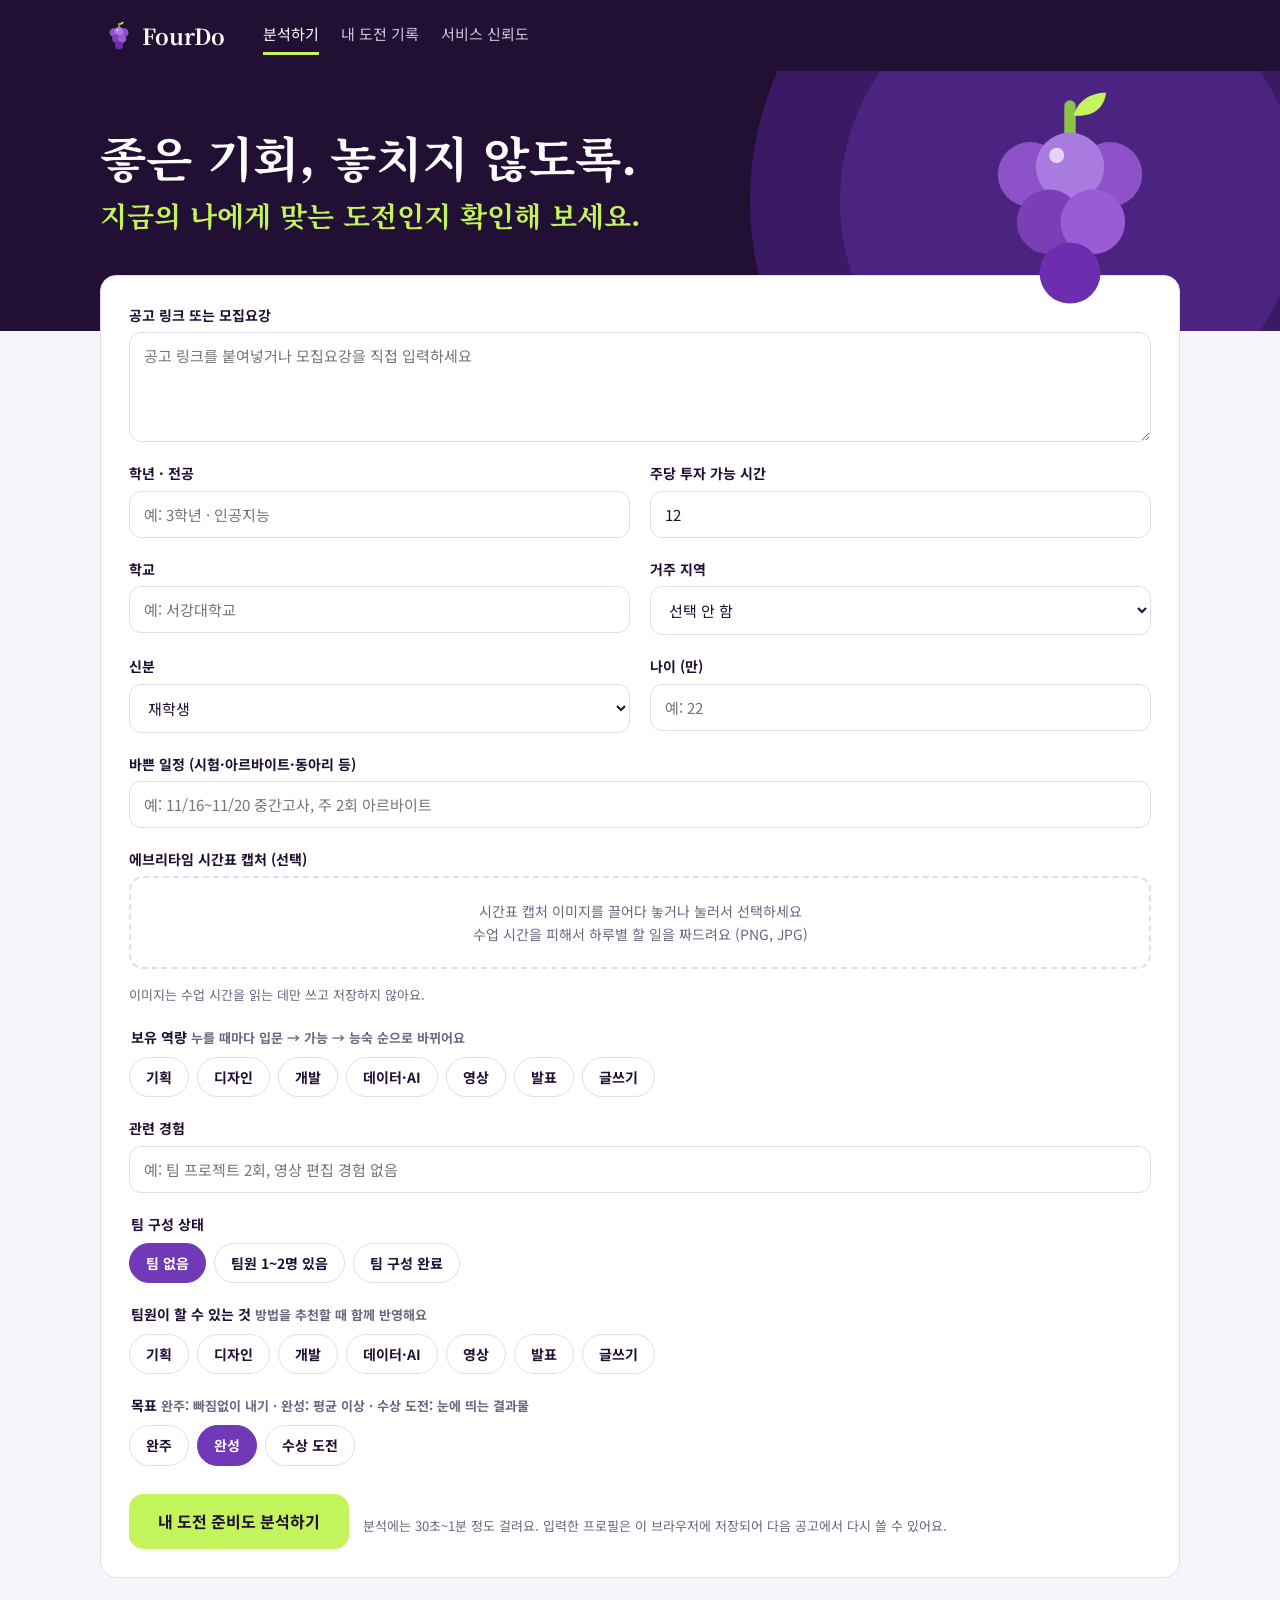
==== commit eb68284b: "서비스 최종 수정: 목표 3단계, 방법 바꾸기, LLM 할 일 배치, 화면 문구 정리" ====
--- a/backend/static/index.html
+++ b/backend/static/index.html
@@ -1,150 +1,143 @@
-<!DOCTYPE html>
-<html lang="ko">
-<head>
-<meta charset="UTF-8">
-<meta name="viewport" content="width=device-width, initial-scale=1">
-<title>FourDo · 관심을 도전으로, 도전을 실행으로</title>
-<link rel="preconnect" href="https://fonts.googleapis.com">
-<link rel="preconnect" href="https://fonts.gstatic.com" crossorigin>
-<link href="https://fonts.googleapis.com/css2?family=Noto+Sans+KR:wght@400;500;700&family=Noto+Serif+KR:wght@700&display=swap" rel="stylesheet">
-<link rel="stylesheet" href="style.css">
-</head>
-<body>
-<svg width="0" height="0" style="position:absolute" aria-hidden="true">
-  <symbol id="grape" viewBox="0 0 200 240">
-    <rect x="94" y="14" width="12" height="42" rx="6" fill="#8BC34A"/>
-    <path d="M104 30c4-16 18-24 34-24-2 16-14 26-34 24z" fill="#C4F45B"/>
-    <circle cx="58" cy="92" r="34" fill="#8E52C8"/>
-    <circle cx="142" cy="92" r="34" fill="#8E52C8"/>
-    <circle cx="100" cy="84" r="36" fill="#A97BE0"/>
-    <circle cx="86" cy="72" r="8" fill="#E6D4FA"/>
-    <circle cx="78" cy="142" r="34" fill="#7A3FB5"/>
-    <circle cx="124" cy="142" r="34" fill="#9B5BD6"/>
-    <circle cx="100" cy="196" r="32" fill="#6C2DB0"/>
-  </symbol>
-</svg>
-<header class="top">
-  <button class="logo" data-go="input" aria-label="FourDo 처음으로"><svg class="mark" aria-hidden="true"><use href="#grape"/></svg>FourDo</button>
-  <nav aria-label="주 메뉴">
-    <button data-go="input" data-nav="input">분석하기</button>
-    <button data-go="history" data-nav="history">내 도전 기록</button>
-    <button data-go="trust" data-nav="trust">서비스 신뢰도</button>
-  </nav>
-  <div class="acct" id="acct"></div>
-</header>
-
-<main>
-<!-- PAGE 1 -->
-<section id="input" class="view">
-  <div class="hero dark">
-    <h1>좋은 기회, 놓치지 않도록.</h1>
-    <p class="lime-line">지금의 나에게 맞는 도전인지 확인해 보세요.</p>
-    <svg class="grape-hero" aria-hidden="true"><use href="#grape"/></svg>
-  </div>
-  <form id="form" class="wrap card form">
-    <label class="full">공고 링크 또는 모집요강
-      <textarea name="posting" rows="4" placeholder="공고 링크를 붙여넣거나 모집요강을 직접 입력하세요" required></textarea>
-    </label>
-    <label>학년 · 전공
-      <input name="major" placeholder="예: 3학년 · 인공지능">
-    </label>
-    <label>주당 투자 가능 시간
-      <input name="hours" type="number" min="1" max="60" value="12">
-    </label>
-    <label class="full">바쁜 일정 (시험·아르바이트·동아리 등)
-      <input name="busy" placeholder="예: 11/16~11/20 중간고사, 주 2회 아르바이트">
-    </label>
-    <div class="full upload">
-      <span class="lbl">에브리타임 시간표 캡처 (선택)</span>
-      <button type="button" class="drop" id="drop">시간표 캡처 이미지를 끌어다 놓거나 눌러서 선택하세요<br>수업 시간을 피해서 하루별 할 일을 짜드려요 (PNG, JPG)</button>
-      <input id="tt" type="file" accept="image/*" hidden>
-      <div class="prev" id="ttPrev" hidden><img id="ttImg" alt="업로드한 시간표 미리보기"><span id="ttName"></span><button type="button" id="ttDel">삭제</button></div>
-      <p class="hint">이미지는 분석에만 쓰고 서버에 저장하지 않아요.</p>
-    </div>
-    <fieldset class="full">
-      <legend>보유 역량</legend>
-      <div class="chips" id="skills"></div>
-    </fieldset>
-    <label class="full">관련 경험
-      <input name="exp" placeholder="예: 팀 프로젝트 2회, 영상 편집 경험 없음">
-    </label>
-    <fieldset class="full">
-      <legend>팀 구성 상태</legend>
-      <div class="chips" id="team"></div>
-    </fieldset>
-    <div class="full cta-row">
-      <button class="btn lime" type="submit">내 도전 준비도 분석하기</button>
-      <p class="hint">분석에는 30~50초 정도 걸려요. 준비도는 합격 확률이 아니에요.</p>
-    </div>
-  </form>
-</section>
-
-<!-- PAGE 2 -->
-<section id="progress" class="view dark center-view">
-  <div class="wrap narrow">
-    <div class="orb" aria-hidden="true"></div>
-    <h2>나의 도전 가능성을 분석하고 있어요.</h2>
-    <ol class="steps" id="stepList"></ol>
-    <div class="bar" role="progressbar" aria-valuemin="0" aria-valuemax="100"><i id="bar"></i></div>
-    <p class="hint">AI가 공고를 읽는 중이라 시간이 조금 걸릴 수 있어요.</p>
-  </div>
-</section>
-
-<!-- PAGE 3 -->
-<section id="result" class="view"></section>
-
-<!-- PAGE 4 -->
-<section id="plan" class="view"></section>
-
-<!-- PAGE 4-2: 하루별 할 일 -->
-<section id="daily" class="view"></section>
-
-<!-- PAGE 5 -->
-<section id="compare" class="view dark">
-  <div class="wrap">
-    <h2 class="c-title">같은 공고라도, 나에게 맞는 계획은 다릅니다.</h2>
-    <p class="sub">같은 공고, 같은 AI. 달라진 건 개인화 입력 하나예요.</p>
-    <div class="toggle" role="group" aria-label="개인화 전환">
-      <button data-p="off">개인화 OFF</button><button data-p="on" class="on">개인화 ON</button>
-    </div>
-    <div class="cmp" id="cmp"></div>
-    <div class="cta-row center"><button class="btn lime" data-go="trust">서비스 신뢰도 보기</button></div>
-  </div>
-</section>
-
-<!-- PAGE 6 -->
-<section id="trust" class="view"></section>
-
-<!-- 로그인 · 회원가입 -->
-<section id="login" class="view">
-  <div class="hero dark">
-    <h1>내 도전을 기록해 두세요.</h1>
-    <p class="lime-line">로그인하면 분석 결과가 자동으로 저장돼요.</p>
-  </div>
-  <form id="authForm" class="card auth" novalidate>
-    <div class="chips" id="authTabs" role="group" aria-label="로그인 또는 회원가입">
-      <button type="button" class="chip" data-mode="login" aria-pressed="true">로그인</button>
-      <button type="button" class="chip" data-mode="signup" aria-pressed="false">회원가입</button>
-    </div>
-    <label id="nameRow" hidden>이름
-      <input name="name" maxlength="20" autocomplete="nickname" placeholder="예: 유진">
-    </label>
-    <label>이메일
-      <input name="email" type="email" autocomplete="email" placeholder="you@example.com" required>
-    </label>
-    <label>비밀번호
-      <input name="password" id="pw" type="password" autocomplete="current-password" minlength="8" placeholder="8자 이상" required>
-    </label>
-    <p class="err" id="authErr" role="alert"></p>
-    <button class="btn primary" id="authSubmit" type="submit">로그인</button>
-    <p class="hint" style="margin:0">로그인 없이도 분석은 할 수 있어요. 저장은 로그인 후에 가능해요.</p>
-  </form>
-</section>
-
-<!-- 내 도전 기록 -->
-<section id="history" class="view"></section>
-</main>
-
-<script src="app.js"></script>
-</body>
-</html>
+<!DOCTYPE html>
+<html lang="ko">
+<head>
+<meta charset="UTF-8">
+<meta name="viewport" content="width=device-width, initial-scale=1">
+<title>FourDo · 관심을 도전으로, 도전을 실행으로</title>
+<link rel="preconnect" href="https://fonts.googleapis.com">
+<link rel="preconnect" href="https://fonts.gstatic.com" crossorigin>
+<link href="https://fonts.googleapis.com/css2?family=Noto+Sans+KR:wght@400;500;700&family=Noto+Serif+KR:wght@700&display=swap" rel="stylesheet">
+<link rel="stylesheet" href="style.css">
+</head>
+<body>
+<svg width="0" height="0" style="position:absolute" aria-hidden="true">
+  <symbol id="grape" viewBox="0 0 200 240">
+    <rect x="94" y="14" width="12" height="42" rx="6" fill="#8BC34A"/>
+    <path d="M104 30c4-16 18-24 34-24-2 16-14 26-34 24z" fill="#C4F45B"/>
+    <circle cx="58" cy="92" r="34" fill="#8E52C8"/>
+    <circle cx="142" cy="92" r="34" fill="#8E52C8"/>
+    <circle cx="100" cy="84" r="36" fill="#A97BE0"/>
+    <circle cx="86" cy="72" r="8" fill="#E6D4FA"/>
+    <circle cx="78" cy="142" r="34" fill="#7A3FB5"/>
+    <circle cx="124" cy="142" r="34" fill="#9B5BD6"/>
+    <circle cx="100" cy="196" r="32" fill="#6C2DB0"/>
+  </symbol>
+</svg>
+<header class="top">
+  <button class="logo" data-go="input" aria-label="FourDo 처음으로"><svg class="mark" aria-hidden="true"><use href="#grape"/></svg>FourDo</button>
+  <nav aria-label="주 메뉴">
+    <button data-go="input" data-nav="input">분석하기</button>
+    <button data-go="history" data-nav="history">내 도전 기록</button>
+    <button data-go="trust" data-nav="trust">서비스 신뢰도</button>
+  </nav>
+</header>
+
+<main>
+<!-- PAGE 1 -->
+<section id="input" class="view">
+  <div class="hero dark">
+    <h1>좋은 기회, 놓치지 않도록.</h1>
+    <p class="lime-line">지금의 나에게 맞는 도전인지 확인해 보세요.</p>
+    <svg class="grape-hero" aria-hidden="true"><use href="#grape"/></svg>
+  </div>
+  <form id="form" class="wrap card form">
+    <label class="full">공고 링크 또는 모집요강
+      <textarea name="posting" rows="4" placeholder="공고 링크를 붙여넣거나 모집요강을 직접 입력하세요" required></textarea>
+    </label>
+    <label>학년 · 전공
+      <input name="major" placeholder="예: 3학년 · 인공지능">
+    </label>
+    <label>주당 투자 가능 시간
+      <input name="hours" type="number" min="1" max="60" value="12">
+    </label>
+    <label>학교
+      <input name="school" placeholder="예: 서강대학교">
+    </label>
+    <label>거주 지역
+      <select name="region"><option value="">선택 안 함</option><option>서울</option><option>경기</option><option>인천</option><option>강원</option><option>충북</option><option>충남</option><option>대전</option><option>세종</option><option>전북</option><option>전남</option><option>광주</option><option>경북</option><option>경남</option><option>대구</option><option>울산</option><option>부산</option><option>제주</option></select>
+    </label>
+    <label>신분
+      <select name="status"><option>재학생</option><option>휴학생</option><option>졸업예정자</option><option>대학원생</option><option>졸업생</option></select>
+    </label>
+    <label>나이 (만)
+      <input name="age" type="number" min="15" max="60" placeholder="예: 22">
+    </label>
+    <label class="full">바쁜 일정 (시험·아르바이트·동아리 등)
+      <input name="busy" placeholder="예: 11/16~11/20 중간고사, 주 2회 아르바이트">
+    </label>
+    <div class="full upload">
+      <span class="lbl">에브리타임 시간표 캡처 (선택)</span>
+      <button type="button" class="drop" id="drop">시간표 캡처 이미지를 끌어다 놓거나 눌러서 선택하세요<br>수업 시간을 피해서 하루별 할 일을 짜드려요 (PNG, JPG)</button>
+      <input id="tt" type="file" accept="image/*" hidden>
+      <div class="prev" id="ttPrev" hidden><img id="ttImg" alt="업로드한 시간표 미리보기"><span id="ttName"></span><button type="button" id="ttDel">삭제</button></div>
+      <p class="hint">이미지는 수업 시간을 읽는 데만 쓰고 저장하지 않아요.</p>
+    </div>
+    <fieldset class="full">
+      <legend>보유 역량 <span class="hint">누를 때마다 입문 → 가능 → 능숙 순으로 바뀌어요</span></legend>
+      <div class="chips" id="skills"></div>
+    </fieldset>
+    <label class="full">관련 경험
+      <input name="exp" placeholder="예: 팀 프로젝트 2회, 영상 편집 경험 없음">
+    </label>
+    <fieldset class="full">
+      <legend>팀 구성 상태</legend>
+      <div class="chips" id="team"></div>
+    </fieldset>
+    <fieldset class="full" id="mateBox" hidden>
+      <legend>팀원이 할 수 있는 것 <span class="hint">방법을 추천할 때 함께 반영해요</span></legend>
+      <div class="chips" id="mateSkills"></div>
+    </fieldset>
+    <fieldset class="full">
+      <legend>목표 <span class="hint">완주: 빠짐없이 내기 · 완성: 평균 이상 · 수상 도전: 눈에 띄는 결과물</span></legend>
+      <div class="chips" id="goal"></div>
+    </fieldset>
+    <div class="full cta-row">
+      <button class="btn lime" type="submit">내 도전 준비도 분석하기</button>
+      <p class="hint">분석에는 30초~1분 정도 걸려요. 입력한 프로필은 이 브라우저에 저장되어 다음 공고에서 다시 쓸 수 있어요.</p>
+    </div>
+  </form>
+</section>
+
+<!-- PAGE 2 -->
+<section id="progress" class="view dark center-view">
+  <div class="wrap narrow">
+    <div class="orb" aria-hidden="true"></div>
+    <h2>나의 도전 가능성을 분석하고 있어요.</h2>
+    <ol class="steps" id="stepList"></ol>
+    <div class="bar" role="progressbar" aria-valuemin="0" aria-valuemax="100"><i id="bar"></i></div>
+    <p class="hint">공고를 읽고 정리하는 데 시간이 조금 걸려요.</p>
+  </div>
+</section>
+
+<!-- PAGE 3 -->
+<section id="result" class="view"></section>
+
+<!-- PAGE 4 -->
+<section id="plan" class="view"></section>
+
+<!-- PAGE 4-2: 하루별 할 일 -->
+<section id="daily" class="view"></section>
+
+<!-- PAGE 5 -->
+<section id="compare" class="view dark">
+  <div class="wrap">
+    <h2 class="c-title">같은 공고라도, 나에게 맞는 계획은 다릅니다.</h2>
+    <p class="sub">같은 공고를 내 프로필 없이 볼 때와 반영했을 때를 비교해요.</p>
+    <div class="toggle" role="group" aria-label="개인화 전환">
+      <button data-p="off">개인화 OFF</button><button data-p="on" class="on">개인화 ON</button>
+    </div>
+    <div class="cmp" id="cmp"></div>
+    <div class="cta-row center"><button class="btn lime" data-go="trust">서비스 신뢰도 보기</button></div>
+  </div>
+</section>
+
+<!-- PAGE 6 -->
+<section id="trust" class="view"></section>
+
+<!-- PAGE 7: 내 도전 기록 -->
+<section id="history" class="view"></section>
+</main>
+
+<script src="app.js"></script>
+</body>
+</html>
--- a/backend/static/style.css
+++ b/backend/static/style.css
@@ -1,177 +1,150 @@
-:root{
-  --deep:#211033; --violet:#7138B8; --lime:#C4F45B; --bg:#F7F5FA; --card:#fff;
-  --ink:#211033; --muted:#6F6580; --line:#E4DCEF; --tint:#EFE8F8;
-  --ok:#DDF3E4; --ok-t:#1E6B3A; --warn:#FFF0CC; --warn-t:#7A5200; --bad:#ECE9F2; --bad-t:#4A4458;
-  --r:16px;
-  --sans:"Noto Sans KR",system-ui,sans-serif; --serif:"Noto Serif KR",Georgia,serif;
-}
-*{box-sizing:border-box;margin:0}
-body{font-family:var(--sans);background:var(--bg);color:var(--ink);line-height:1.6;min-height:100vh}
-button{font:inherit;cursor:pointer;border:0;background:none;color:inherit}
-:focus-visible{outline:3px solid var(--lime);outline-offset:2px}
-.view{display:none}.view.active{display:block}
-
-/* header */
-.top{display:flex;align-items:center;gap:32px;padding:16px max(20px,calc((100% - 1080px)/2));background:var(--deep);color:#fff;position:sticky;top:0;z-index:5}
-.logo{font:700 22px var(--serif);display:flex;align-items:center;gap:10px;color:#fff}
-.mark{width:26px;height:30px}
-.top nav{display:flex;gap:22px;flex-wrap:wrap}
-.top nav button{color:#CFC4E0;padding:6px 0;border-bottom:3px solid transparent;font-size:15px}
-.top nav button.on{color:#fff;border-color:var(--lime)}
-.top nav button:disabled{opacity:.45;cursor:not-allowed}
-
-/* layout */
-.wrap{max-width:1080px;margin:0 auto;padding:0 20px}
-.narrow{max-width:520px;text-align:center}
-.dark{background:var(--deep);color:#fff}
-.hero{padding:56px max(20px,calc((100% - 1080px)/2)) 96px}
-.hero{position:relative;overflow:hidden}
-.hero::before,.hero::after{content:"";position:absolute;border-radius:50%;pointer-events:none}
-.hero::before{width:640px;height:640px;right:-110px;top:-190px;background:#3A1B63}
-.hero::after{width:460px;height:460px;right:-20px;top:-100px;background:#4B2380}
-.hero>*{position:relative;z-index:1}
-.grape-hero{position:absolute!important;right:115px;top:16px;width:190px;height:228px}
-.hero h1{font:700 clamp(30px,5vw,48px)/1.25 var(--serif)}
-.lime-line{color:var(--lime);font:700 clamp(20px,3vw,28px) var(--serif);margin-top:8px}
-.card{background:var(--card);border-radius:var(--r);padding:28px;border:1px solid var(--line)}
-.card h3{font-size:16px;color:var(--violet);margin-bottom:14px}
-.hint{font-size:13px;color:var(--muted);margin-top:10px}
-.dark .hint,.dark .sub{color:#BDB0D3}
-.sub{text-align:center;margin-top:6px}
-.center{text-align:center;justify-content:center}
-
-/* form */
-.form{margin-top:-56px;display:grid;grid-template-columns:1fr 1fr;gap:20px;position:relative;margin-bottom:56px}
-.full{grid-column:1/-1}
-label,fieldset{display:flex;flex-direction:column;gap:6px;font-size:14px;font-weight:700;border:0;padding:0}
-legend{font-size:14px;font-weight:700;margin-bottom:8px}
-input,textarea{font:400 15px var(--sans);padding:12px 14px;border:1px solid var(--line);border-radius:12px;background:#fff;color:var(--ink);width:100%}
-input:focus,textarea:focus{outline:3px solid var(--tint);border-color:var(--violet)}
-.chips{display:flex;flex-wrap:wrap;gap:8px}
-.chip{padding:8px 16px;border:1px solid var(--line);border-radius:999px;font-size:14px;background:#fff}
-.chip[aria-pressed=true]{background:var(--violet);border-color:var(--violet);color:#fff}
-.btn{padding:14px 28px;border-radius:14px;font-weight:700;font-size:16px;border:1px solid var(--violet);color:var(--violet);background:#fff}
-.btn.primary{background:var(--violet);color:#fff}
-.btn.lime{background:var(--lime);color:var(--deep);border-color:var(--lime)}
-.btn:hover{filter:brightness(.96)}
-.cta-row{display:flex;flex-wrap:wrap;align-items:center;gap:14px;margin-top:8px}
-
-/* progress */
-.center-view{min-height:calc(100vh - 62px);padding:56px 0}
-.center-view h2{font:700 26px var(--serif);margin:24px 0}
-.orb{width:120px;height:120px;border-radius:50%;margin:0 auto;background:radial-gradient(circle at 35% 30%,var(--lime),var(--violet) 65%);animation:pulse 2s ease-in-out infinite}
-@keyframes pulse{50%{transform:scale(1.06)}}
-.steps{list-style:none;padding:20px;background:#3A2850;border-radius:var(--r);text-align:left;display:grid;gap:14px}
-.steps li{display:flex;gap:14px;align-items:center;color:#9F93B4}
-.steps li.now,.steps li.done{color:#fff}
-.tag{font-size:12px;font-weight:700;padding:3px 10px;border-radius:999px;background:var(--tint);color:var(--violet);min-width:56px;text-align:center}
-.done .tag{background:var(--lime);color:var(--deep)}.now .tag{background:var(--violet);color:#fff}
-.bar{height:8px;background:#3A2850;border-radius:9px;margin-top:20px;overflow:hidden}
-.bar i{display:block;height:100%;width:0;background:var(--lime);transition:width .5s}
-
-/* result / plan */
-.head{padding:36px max(20px,calc((100% - 1080px)/2)) 80px;display:flex;justify-content:space-between;align-items:flex-end;gap:20px;flex-wrap:wrap}
-.head h2{font:700 clamp(26px,4vw,38px)/1.3 var(--serif)}
-.head p{color:#CFC4E0}
-.dday{font:700 clamp(36px,6vw,56px) var(--serif);color:var(--lime)}
-.grid{display:grid;grid-template-columns:1fr 1.4fr;gap:20px;margin:-48px auto 20px}
-.grid.one{grid-template-columns:1fr}
-.badge{display:inline-block;font-size:12px;font-weight:700;padding:3px 10px;border-radius:999px}
-.met{background:var(--ok);color:var(--ok-t)}.caution,.needs_check{background:var(--warn);color:var(--warn-t)}.lacking{background:var(--bad);color:var(--bad-t)}
-.src{background:var(--deep);color:var(--lime)}.src.ai{background:var(--tint);color:var(--violet)}
-.demo{background:var(--tint);color:var(--violet);margin-left:6px}
-.level{font:700 24px var(--serif);margin:6px 0 10px}
-.req{display:grid;grid-template-columns:70px 1fr auto;gap:12px;align-items:center;padding:12px 0;border-top:1px solid var(--line);font-size:15px}
-.req small{display:block;color:var(--muted)}
-.meter{height:10px;background:var(--tint);border-radius:9px;overflow:hidden;margin:8px 0}
-.meter i{display:block;height:100%;background:var(--violet)}
-.week{padding:16px;border-radius:14px;background:var(--tint)}
-.week.rest{background:#fff;border:2px dashed var(--line)}
-.week b{display:block;margin-bottom:6px}
-.week li{font-size:14px;list-style:none;display:flex;justify-content:space-between;gap:8px}
-.weeks{display:grid;grid-template-columns:repeat(4,1fr);gap:12px}
-.lime-card{background:var(--lime);border-color:var(--lime)}.lime-card h3{color:var(--deep)}
-.stack{display:grid;gap:20px;align-content:start}
-ul.plain{padding-left:18px;font-size:15px}
-.actions{display:flex;gap:12px;flex-wrap:wrap;margin:20px 0 56px}
-
-/* timetable upload */
-.upload{display:flex;flex-direction:column;gap:6px}
-.lbl{font-size:14px;font-weight:700}
-.drop{width:100%;padding:22px;border:2px dashed var(--line);border-radius:14px;background:#fff;color:var(--muted);font-size:14px;text-align:center}
-.drop:hover,.drop.over{border-color:var(--violet);background:var(--tint)}
-.prev{display:flex;align-items:center;gap:14px;font-size:14px;font-weight:400}
-.prev[hidden]{display:none}
-.prev img{height:72px;border-radius:10px;border:1px solid var(--line)}
-.prev button{color:var(--violet);text-decoration:underline}
-
-/* daily to-do */
-.cols{display:grid;grid-template-columns:1fr 1.6fr;gap:20px;margin-top:18px}
-.slot{display:flex;gap:12px;padding:10px 12px;background:var(--tint);border-radius:12px;font-size:14px;margin-bottom:8px}
-.slot b{min-width:104px;color:var(--violet)}
-.todo{display:flex;flex-direction:row;align-items:flex-start;gap:12px;padding:12px 0;border-top:1px solid var(--line);font-size:15px;font-weight:400}
-.todo input{width:18px;height:18px;margin-top:4px;padding:0;accent-color:var(--violet);flex:none}
-.todo input:checked+span{text-decoration:line-through;color:var(--muted)}
-.todo small{display:block;color:var(--muted)}
-
-/* compare */
-.dark .wrap{padding-top:48px;padding-bottom:64px}
-.c-title{font:700 clamp(24px,4vw,34px)/1.3 var(--serif);text-align:center}
-.toggle{display:flex;width:max-content;margin:24px auto;background:#3A2850;border-radius:999px;padding:5px}
-.toggle button{padding:10px 24px;border-radius:999px;color:#CFC4E0}
-.toggle .on{background:var(--lime);color:var(--deep);font-weight:700}
-.cmp{display:grid;grid-template-columns:1fr 1fr;gap:20px;margin-bottom:32px}
-.pane{border-radius:var(--r);padding:26px;min-height:300px;display:flex;flex-direction:column;gap:14px}
-.pane.gen{background:#2B1A42;border:1px solid #4B3866;color:#CFC4E0}
-.pane.me{background:#fff;color:var(--ink);border:2px solid var(--lime)}
-.pane.dim{opacity:.35}
-.pane h3{font-size:16px;display:flex;justify-content:space-between;gap:8px;align-items:center}
-.row{display:grid;grid-template-columns:70px 1fr;gap:10px}.row b{color:var(--violet)}
-.pane footer{margin-top:auto;font-size:13px;opacity:.8}
-
-/* trust */
-.metric{display:grid;grid-template-columns:1.4fr 1fr 1fr;gap:12px;padding:14px 0;border-top:1px solid var(--line);align-items:center}
-.metric .v{font:700 20px var(--serif);color:var(--muted)}
-.metric small{display:block;font:400 12px var(--sans);color:var(--muted)}
-.mh{font-size:13px;color:var(--muted);font-weight:700;border:0}
-.page-pad{padding:36px 0 56px}
-
-@media (max-width:760px){
-  .grape-hero{width:90px;height:108px;right:15px;top:6px;opacity:.9}
-  .hero::before{width:360px;height:360px;right:-120px;top:-120px}
-  .hero::after{width:240px;height:240px;right:-60px;top:-60px}
-  .form,.grid,.cmp,.weeks,.cols{grid-template-columns:1fr}
-  .top{gap:14px;flex-wrap:wrap}
-  .req{grid-template-columns:64px 1fr}.req .src{grid-column:2;justify-self:start}
-  .metric{grid-template-columns:1fr 1fr}.metric>:first-child{grid-column:1/-1}
-  .mh{display:none}
-}
-@media (prefers-reduced-motion:reduce){*{animation:none!important;transition:none!important}}
-
-/* hidden 속성이 label/flex 레이아웃에 덮이지 않게 */
-[hidden]{display:none!important}
-
-/* header account */
-.acct{margin-left:auto;display:flex;align-items:center;gap:14px;font-size:15px;color:#CFC4E0}
-.acct button{color:#fff;padding:6px 14px;border:1px solid #5A4380;border-radius:999px}
-.acct button:hover{border-color:var(--lime)}
-
-/* login */
-.auth{max-width:440px;margin:-56px auto 56px;display:flex;flex-direction:column;gap:16px;position:relative;width:calc(100% - 40px)}
-.err{color:#B3261E;font-size:14px;min-height:0}
-.err:empty{display:none}
-.auth .btn[disabled]{opacity:.6;cursor:progress}
-
-/* history */
-.rec{display:flex;align-items:center;gap:12px;border-top:1px solid var(--line)}
-.rec:first-of-type{border-top:0}
-.rec-main{flex:1;text-align:left;padding:16px 4px;display:grid;gap:2px}
-.rec-main:hover b{color:var(--violet)}
-.rec-main small{color:var(--muted);font-size:13px}
-.rec-main .lv{font-size:14px;color:var(--violet)}
-.rec-del{color:var(--muted);font-size:13px;padding:6px 10px;text-decoration:underline}
-.rec-del:hover{color:#B3261E}
-.empty{padding:28px 0;text-align:center;color:var(--muted)}
-.empty .btn{margin-top:14px}
-.saved{font-size:14px;color:var(--ok-t);background:var(--ok);padding:10px 16px;border-radius:999px;font-weight:700}
-@media (max-width:760px){.acct{margin-left:0;width:100%}}
+:root{
+  --deep:#211033; --violet:#7138B8; --lime:#C4F45B; --bg:#F7F5FA; --card:#fff;
+  --ink:#211033; --muted:#6F6580; --line:#E4DCEF; --tint:#EFE8F8;
+  --ok:#DDF3E4; --ok-t:#1E6B3A; --warn:#FFF0CC; --warn-t:#7A5200; --bad:#ECE9F2; --bad-t:#4A4458;
+  --r:16px;
+  --sans:"Noto Sans KR",system-ui,sans-serif; --serif:"Noto Serif KR",Georgia,serif;
+}
+*{box-sizing:border-box;margin:0}
+body{font-family:var(--sans);background:var(--bg);color:var(--ink);line-height:1.6;min-height:100vh}
+button{font:inherit;cursor:pointer;border:0;background:none;color:inherit}
+:focus-visible{outline:3px solid var(--lime);outline-offset:2px}
+.view{display:none}.view.active{display:block}
+
+/* header */
+.top{display:flex;align-items:center;gap:32px;padding:16px max(20px,calc((100% - 1080px)/2));background:var(--deep);color:#fff;position:sticky;top:0;z-index:5}
+.logo{font:700 22px var(--serif);display:flex;align-items:center;gap:10px;color:#fff}
+.mark{width:26px;height:30px}
+.top nav{display:flex;gap:22px;flex-wrap:wrap}
+.top nav button{color:#CFC4E0;padding:6px 0;border-bottom:3px solid transparent;font-size:15px}
+.top nav button.on{color:#fff;border-color:var(--lime)}
+.top nav button:disabled{opacity:.45;cursor:not-allowed}
+
+/* layout */
+.wrap{max-width:1080px;margin:0 auto;padding:0 20px}
+.narrow{max-width:520px;text-align:center}
+.dark{background:var(--deep);color:#fff}
+.hero{padding:56px max(20px,calc((100% - 1080px)/2)) 96px}
+.hero{position:relative;overflow:hidden}
+.hero::before,.hero::after{content:"";position:absolute;border-radius:50%;pointer-events:none}
+.hero::before{width:640px;height:640px;right:-110px;top:-190px;background:#3A1B63}
+.hero::after{width:460px;height:460px;right:-20px;top:-100px;background:#4B2380}
+.hero>*{position:relative;z-index:1}
+.grape-hero{position:absolute!important;right:115px;top:16px;width:190px;height:228px}
+.hero h1{font:700 clamp(30px,5vw,48px)/1.25 var(--serif)}
+.lime-line{color:var(--lime);font:700 clamp(20px,3vw,28px) var(--serif);margin-top:8px}
+.card{background:var(--card);border-radius:var(--r);padding:28px;border:1px solid var(--line)}
+.card h3{font-size:16px;color:var(--violet);margin-bottom:14px}
+.hint{font-size:13px;color:var(--muted);margin-top:10px}
+.dark .hint,.dark .sub{color:#BDB0D3}
+.sub{text-align:center;margin-top:6px}
+.center{text-align:center;justify-content:center}
+
+/* form */
+.form{margin-top:-56px;display:grid;grid-template-columns:1fr 1fr;gap:20px;position:relative;margin-bottom:56px}
+.full{grid-column:1/-1}
+label,fieldset{display:flex;flex-direction:column;gap:6px;font-size:14px;font-weight:700;border:0;padding:0}
+legend{font-size:14px;font-weight:700;margin-bottom:8px}
+input,textarea,select{font:400 15px var(--sans);padding:12px 14px;border:1px solid var(--line);border-radius:12px;background:#fff;color:var(--ink);width:100%}
+input:focus,textarea:focus,select:focus{outline:3px solid var(--tint);border-color:var(--violet)}
+.chips{display:flex;flex-wrap:wrap;gap:8px}
+.chip{padding:8px 16px;border:1px solid var(--line);border-radius:999px;font-size:14px;background:#fff}
+.chip[aria-pressed=true]{background:var(--violet);border-color:var(--violet);color:#fff}
+.chip:disabled{opacity:.45;cursor:not-allowed}
+.btn{padding:14px 28px;border-radius:14px;font-weight:700;font-size:16px;border:1px solid var(--violet);color:var(--violet);background:#fff}
+.btn.primary{background:var(--violet);color:#fff}
+.btn.lime{background:var(--lime);color:var(--deep);border-color:var(--lime)}
+.btn:hover{filter:brightness(.96)}
+.cta-row{display:flex;flex-wrap:wrap;align-items:center;gap:14px;margin-top:8px}
+
+/* progress */
+.center-view{min-height:calc(100vh - 62px);padding:56px 0}
+.center-view h2{font:700 26px var(--serif);margin:24px 0}
+.orb{width:120px;height:120px;border-radius:50%;margin:0 auto;background:radial-gradient(circle at 35% 30%,var(--lime),var(--violet) 65%);animation:pulse 2s ease-in-out infinite}
+@keyframes pulse{50%{transform:scale(1.06)}}
+.steps{list-style:none;padding:20px;background:#3A2850;border-radius:var(--r);text-align:left;display:grid;gap:14px}
+.steps li{display:flex;gap:14px;align-items:center;color:#9F93B4}
+.steps li.now,.steps li.done{color:#fff}
+.tag{font-size:12px;font-weight:700;padding:3px 10px;border-radius:999px;background:var(--tint);color:var(--violet);min-width:56px;text-align:center}
+.done .tag{background:var(--lime);color:var(--deep)}.now .tag{background:var(--violet);color:#fff}
+.bar{height:8px;background:#3A2850;border-radius:9px;margin-top:20px;overflow:hidden}
+.bar i{display:block;height:100%;width:0;background:var(--lime);transition:width .5s}
+
+/* result / plan */
+.head{padding:36px max(20px,calc((100% - 1080px)/2)) 80px;display:flex;justify-content:space-between;align-items:flex-end;gap:20px;flex-wrap:wrap}
+.head h2{font:700 clamp(26px,4vw,38px)/1.3 var(--serif)}
+.head p{color:#CFC4E0}
+.dday{font:700 clamp(36px,6vw,56px) var(--serif);color:var(--lime)}
+.grid{display:grid;grid-template-columns:1fr 1.4fr;gap:20px;margin:-48px auto 20px}
+.grid.one{grid-template-columns:1fr}
+.badge{display:inline-block;font-size:12px;font-weight:700;padding:3px 10px;border-radius:999px}
+.met{background:var(--ok);color:var(--ok-t)}.caution,.needs_check{background:var(--warn);color:var(--warn-t)}.lacking{background:var(--bad);color:var(--bad-t)}
+.src{background:var(--deep);color:var(--lime)}.src.ai{background:var(--tint);color:var(--violet)}
+.demo{background:var(--tint);color:var(--violet);margin-left:6px}
+.level{font:700 24px var(--serif);margin:6px 0 10px}
+.req{display:grid;grid-template-columns:70px 1fr auto;gap:12px;align-items:center;padding:12px 0;border-top:1px solid var(--line);font-size:15px}
+.req small{display:block;color:var(--muted)}
+.meter{height:10px;background:var(--tint);border-radius:9px;overflow:hidden;margin:8px 0}
+.meter i{display:block;height:100%;background:var(--violet)}
+.week{padding:16px;border-radius:14px;background:var(--tint)}
+.week.rest{background:#fff;border:2px dashed var(--line)}
+.week b{display:block;margin-bottom:6px}
+.week li{font-size:14px;list-style:none;display:flex;justify-content:space-between;gap:8px}
+.weeks{display:grid;grid-template-columns:repeat(4,1fr);gap:12px}
+.lime-card{background:var(--lime);border-color:var(--lime)}.lime-card h3{color:var(--deep)}
+.stack{display:grid;gap:20px;align-content:start}
+ul.plain{padding-left:18px;font-size:15px}
+.actions{display:flex;gap:12px;flex-wrap:wrap;margin:20px 0 56px}
+
+/* timetable upload */
+.upload{display:flex;flex-direction:column;gap:6px}
+.lbl{font-size:14px;font-weight:700}
+.drop{width:100%;padding:22px;border:2px dashed var(--line);border-radius:14px;background:#fff;color:var(--muted);font-size:14px;text-align:center}
+.drop:hover,.drop.over{border-color:var(--violet);background:var(--tint)}
+.prev{display:flex;align-items:center;gap:14px;font-size:14px;font-weight:400}
+.prev[hidden]{display:none}
+.prev img{height:72px;border-radius:10px;border:1px solid var(--line)}
+.prev button{color:var(--violet);text-decoration:underline}
+
+/* daily to-do */
+.cols{display:grid;grid-template-columns:1fr 1.6fr;gap:20px;margin-top:18px}
+.slot{display:flex;gap:12px;padding:10px 12px;background:var(--tint);border-radius:12px;font-size:14px;margin-bottom:8px}
+.slot b{min-width:104px;color:var(--violet)}
+.todo{display:flex;flex-direction:row;align-items:flex-start;gap:12px;padding:12px 0;border-top:1px solid var(--line);font-size:15px;font-weight:400}
+.todo input{width:18px;height:18px;margin-top:4px;padding:0;accent-color:var(--violet);flex:none}
+.todo input:checked+span{text-decoration:line-through;color:var(--muted)}
+.todo small{display:block;color:var(--muted)}
+
+/* compare */
+.dark .wrap{padding-top:48px;padding-bottom:64px}
+.c-title{font:700 clamp(24px,4vw,34px)/1.3 var(--serif);text-align:center}
+.toggle{display:flex;width:max-content;margin:24px auto;background:#3A2850;border-radius:999px;padding:5px}
+.toggle button{padding:10px 24px;border-radius:999px;color:#CFC4E0}
+.toggle .on{background:var(--lime);color:var(--deep);font-weight:700}
+.cmp{display:grid;grid-template-columns:1fr 1fr;gap:20px;margin-bottom:32px}
+.pane{border-radius:var(--r);padding:26px;min-height:300px;display:flex;flex-direction:column;gap:14px}
+.pane.gen{background:#2B1A42;border:1px solid #4B3866;color:#CFC4E0}
+.pane.me{background:#fff;color:var(--ink);border:2px solid var(--lime)}
+.pane.dim{opacity:.35}
+.pane h3{font-size:16px;display:flex;justify-content:space-between;gap:8px;align-items:center}
+.row{display:grid;grid-template-columns:70px 1fr;gap:10px}.row b{color:var(--violet)}
+.pane footer{margin-top:auto;font-size:13px;opacity:.8}
+
+/* trust */
+.metric{display:grid;grid-template-columns:1.4fr 1fr 1fr;gap:12px;padding:14px 0;border-top:1px solid var(--line);align-items:center}
+.metric .v{font:700 20px var(--serif);color:var(--muted)}
+.metric small{display:block;font:400 12px var(--sans);color:var(--muted)}
+.mh{font-size:13px;color:var(--muted);font-weight:700;border:0}
+.page-pad{padding:36px 0 56px}
+
+@media (max-width:760px){
+  .grape-hero{width:90px;height:108px;right:15px;top:6px;opacity:.9}
+  .hero::before{width:360px;height:360px;right:-120px;top:-120px}
+  .hero::after{width:240px;height:240px;right:-60px;top:-60px}
+  .form,.grid,.cmp,.weeks,.cols{grid-template-columns:1fr}
+  .top{gap:14px;flex-wrap:wrap}
+  .req{grid-template-columns:64px 1fr}.req .src{grid-column:2;justify-self:start}
+  .metric{grid-template-columns:1fr 1fr}.metric>:first-child{grid-column:1/-1}
+  .mh{display:none}
+}
+@media (prefers-reduced-motion:reduce){*{animation:none!important;transition:none!important}}
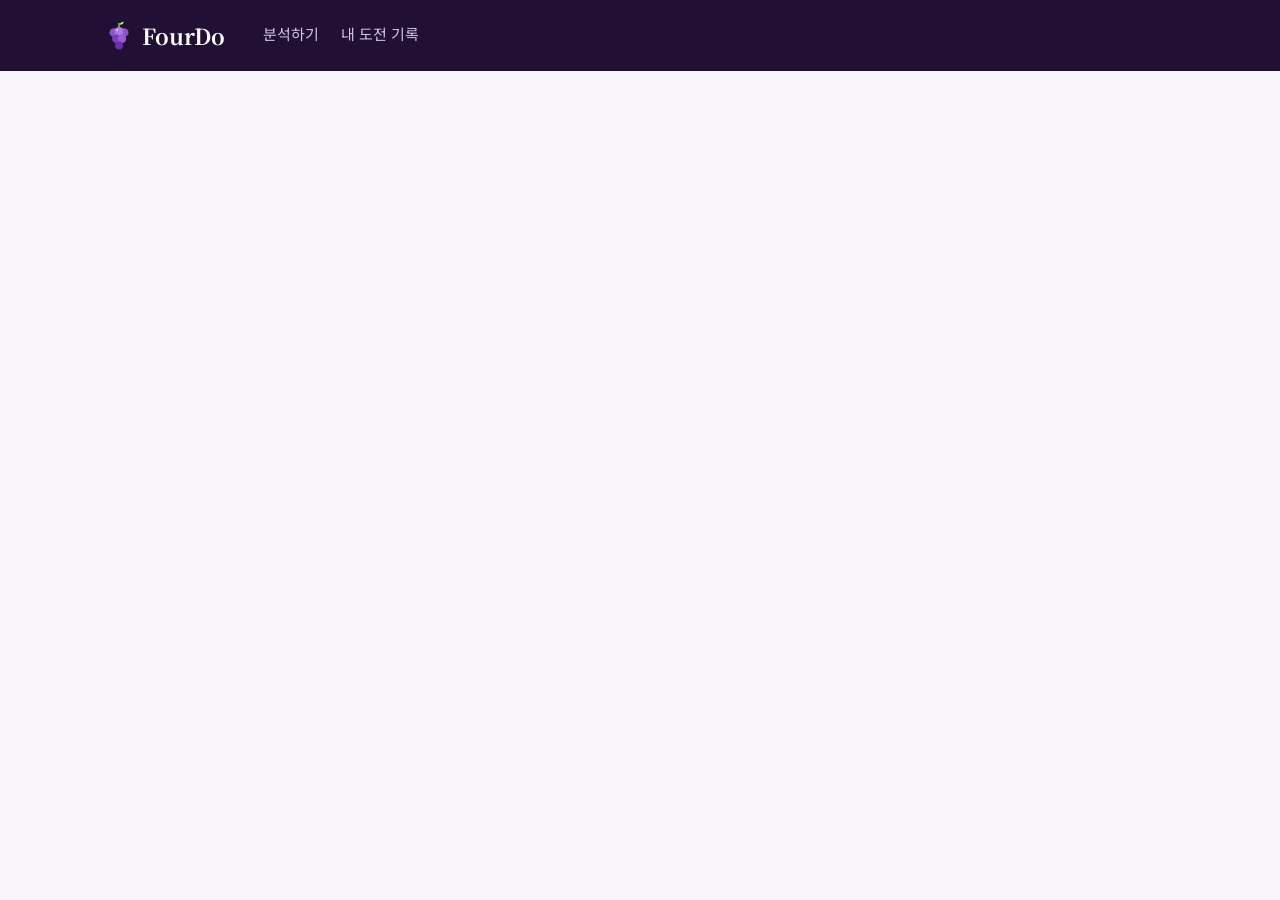
==== commit c0c73b10: "Update index.html" ====
--- a/backend/static/index.html
+++ b/backend/static/index.html
@@ -1,143 +1,145 @@
-<!DOCTYPE html>
-<html lang="ko">
-<head>
-<meta charset="UTF-8">
-<meta name="viewport" content="width=device-width, initial-scale=1">
-<title>FourDo · 관심을 도전으로, 도전을 실행으로</title>
-<link rel="preconnect" href="https://fonts.googleapis.com">
-<link rel="preconnect" href="https://fonts.gstatic.com" crossorigin>
-<link href="https://fonts.googleapis.com/css2?family=Noto+Sans+KR:wght@400;500;700&family=Noto+Serif+KR:wght@700&display=swap" rel="stylesheet">
-<link rel="stylesheet" href="style.css">
-</head>
-<body>
-<svg width="0" height="0" style="position:absolute" aria-hidden="true">
-  <symbol id="grape" viewBox="0 0 200 240">
-    <rect x="94" y="14" width="12" height="42" rx="6" fill="#8BC34A"/>
-    <path d="M104 30c4-16 18-24 34-24-2 16-14 26-34 24z" fill="#C4F45B"/>
-    <circle cx="58" cy="92" r="34" fill="#8E52C8"/>
-    <circle cx="142" cy="92" r="34" fill="#8E52C8"/>
-    <circle cx="100" cy="84" r="36" fill="#A97BE0"/>
-    <circle cx="86" cy="72" r="8" fill="#E6D4FA"/>
-    <circle cx="78" cy="142" r="34" fill="#7A3FB5"/>
-    <circle cx="124" cy="142" r="34" fill="#9B5BD6"/>
-    <circle cx="100" cy="196" r="32" fill="#6C2DB0"/>
-  </symbol>
-</svg>
-<header class="top">
-  <button class="logo" data-go="input" aria-label="FourDo 처음으로"><svg class="mark" aria-hidden="true"><use href="#grape"/></svg>FourDo</button>
-  <nav aria-label="주 메뉴">
-    <button data-go="input" data-nav="input">분석하기</button>
-    <button data-go="history" data-nav="history">내 도전 기록</button>
-    <button data-go="trust" data-nav="trust">서비스 신뢰도</button>
-  </nav>
-</header>
-
-<main>
-<!-- PAGE 1 -->
-<section id="input" class="view">
-  <div class="hero dark">
-    <h1>좋은 기회, 놓치지 않도록.</h1>
-    <p class="lime-line">지금의 나에게 맞는 도전인지 확인해 보세요.</p>
-    <svg class="grape-hero" aria-hidden="true"><use href="#grape"/></svg>
-  </div>
-  <form id="form" class="wrap card form">
-    <label class="full">공고 링크 또는 모집요강
-      <textarea name="posting" rows="4" placeholder="공고 링크를 붙여넣거나 모집요강을 직접 입력하세요" required></textarea>
-    </label>
-    <label>학년 · 전공
-      <input name="major" placeholder="예: 3학년 · 인공지능">
-    </label>
-    <label>주당 투자 가능 시간
-      <input name="hours" type="number" min="1" max="60" value="12">
-    </label>
-    <label>학교
-      <input name="school" placeholder="예: 서강대학교">
-    </label>
-    <label>거주 지역
-      <select name="region"><option value="">선택 안 함</option><option>서울</option><option>경기</option><option>인천</option><option>강원</option><option>충북</option><option>충남</option><option>대전</option><option>세종</option><option>전북</option><option>전남</option><option>광주</option><option>경북</option><option>경남</option><option>대구</option><option>울산</option><option>부산</option><option>제주</option></select>
-    </label>
-    <label>신분
-      <select name="status"><option>재학생</option><option>휴학생</option><option>졸업예정자</option><option>대학원생</option><option>졸업생</option></select>
-    </label>
-    <label>나이 (만)
-      <input name="age" type="number" min="15" max="60" placeholder="예: 22">
-    </label>
-    <label class="full">바쁜 일정 (시험·아르바이트·동아리 등)
-      <input name="busy" placeholder="예: 11/16~11/20 중간고사, 주 2회 아르바이트">
-    </label>
-    <div class="full upload">
-      <span class="lbl">에브리타임 시간표 캡처 (선택)</span>
-      <button type="button" class="drop" id="drop">시간표 캡처 이미지를 끌어다 놓거나 눌러서 선택하세요<br>수업 시간을 피해서 하루별 할 일을 짜드려요 (PNG, JPG)</button>
-      <input id="tt" type="file" accept="image/*" hidden>
-      <div class="prev" id="ttPrev" hidden><img id="ttImg" alt="업로드한 시간표 미리보기"><span id="ttName"></span><button type="button" id="ttDel">삭제</button></div>
-      <p class="hint">이미지는 수업 시간을 읽는 데만 쓰고 저장하지 않아요.</p>
-    </div>
-    <fieldset class="full">
-      <legend>보유 역량 <span class="hint">누를 때마다 입문 → 가능 → 능숙 순으로 바뀌어요</span></legend>
-      <div class="chips" id="skills"></div>
-    </fieldset>
-    <label class="full">관련 경험
-      <input name="exp" placeholder="예: 팀 프로젝트 2회, 영상 편집 경험 없음">
-    </label>
-    <fieldset class="full">
-      <legend>팀 구성 상태</legend>
-      <div class="chips" id="team"></div>
-    </fieldset>
-    <fieldset class="full" id="mateBox" hidden>
-      <legend>팀원이 할 수 있는 것 <span class="hint">방법을 추천할 때 함께 반영해요</span></legend>
-      <div class="chips" id="mateSkills"></div>
-    </fieldset>
-    <fieldset class="full">
-      <legend>목표 <span class="hint">완주: 빠짐없이 내기 · 완성: 평균 이상 · 수상 도전: 눈에 띄는 결과물</span></legend>
-      <div class="chips" id="goal"></div>
-    </fieldset>
-    <div class="full cta-row">
-      <button class="btn lime" type="submit">내 도전 준비도 분석하기</button>
-      <p class="hint">분석에는 30초~1분 정도 걸려요. 입력한 프로필은 이 브라우저에 저장되어 다음 공고에서 다시 쓸 수 있어요.</p>
-    </div>
-  </form>
-</section>
-
-<!-- PAGE 2 -->
-<section id="progress" class="view dark center-view">
-  <div class="wrap narrow">
-    <div class="orb" aria-hidden="true"></div>
-    <h2>나의 도전 가능성을 분석하고 있어요.</h2>
-    <ol class="steps" id="stepList"></ol>
-    <div class="bar" role="progressbar" aria-valuemin="0" aria-valuemax="100"><i id="bar"></i></div>
-    <p class="hint">공고를 읽고 정리하는 데 시간이 조금 걸려요.</p>
-  </div>
-</section>
-
-<!-- PAGE 3 -->
-<section id="result" class="view"></section>
-
-<!-- PAGE 4 -->
-<section id="plan" class="view"></section>
-
-<!-- PAGE 4-2: 하루별 할 일 -->
-<section id="daily" class="view"></section>
-
-<!-- PAGE 5 -->
-<section id="compare" class="view dark">
-  <div class="wrap">
-    <h2 class="c-title">같은 공고라도, 나에게 맞는 계획은 다릅니다.</h2>
-    <p class="sub">같은 공고를 내 프로필 없이 볼 때와 반영했을 때를 비교해요.</p>
-    <div class="toggle" role="group" aria-label="개인화 전환">
-      <button data-p="off">개인화 OFF</button><button data-p="on" class="on">개인화 ON</button>
-    </div>
-    <div class="cmp" id="cmp"></div>
-    <div class="cta-row center"><button class="btn lime" data-go="trust">서비스 신뢰도 보기</button></div>
-  </div>
-</section>
-
-<!-- PAGE 6 -->
-<section id="trust" class="view"></section>
-
-<!-- PAGE 7: 내 도전 기록 -->
-<section id="history" class="view"></section>
-</main>
-
-<script src="app.js"></script>
-</body>
-</html>
+<!DOCTYPE html>
+<html lang="ko">
+<head>
+<meta charset="UTF-8">
+<meta name="viewport" content="width=device-width, initial-scale=1">
+<title>FourDo · 관심을 도전으로, 도전을 실행으로</title>
+<link rel="preconnect" href="https://fonts.googleapis.com">
+<link rel="preconnect" href="https://fonts.gstatic.com" crossorigin>
+<link href="https://fonts.googleapis.com/css2?family=Noto+Sans+KR:wght@400;500;700&family=Noto+Serif+KR:wght@700&display=swap" rel="stylesheet">
+<link rel="stylesheet" href="style.css">
+</head>
+<body>
+<svg width="0" height="0" style="position:absolute" aria-hidden="true">
+  <symbol id="grape" viewBox="0 0 200 240">
+    <rect x="94" y="14" width="12" height="42" rx="6" fill="#8BC34A"/>
+    <path d="M104 30c4-16 18-24 34-24-2 16-14 26-34 24z" fill="#C4F45B"/>
+    <circle cx="58" cy="92" r="34" fill="#8E52C8"/>
+    <circle cx="142" cy="92" r="34" fill="#8E52C8"/>
+    <circle cx="100" cy="84" r="36" fill="#A97BE0"/>
+    <circle cx="86" cy="72" r="8" fill="#E6D4FA"/>
+    <circle cx="78" cy="142" r="34" fill="#7A3FB5"/>
+    <circle cx="124" cy="142" r="34" fill="#9B5BD6"/>
+    <circle cx="100" cy="196" r="32" fill="#6C2DB0"/>
+  </symbol>
+</svg>
+<header class="top">
+  <button class="logo" data-go="input" aria-label="FourDo 처음으로"><svg class="mark" aria-hidden="true"><use href="#grape"/></svg>FourDo</button>
+  <nav aria-label="주 메뉴">
+    <button data-go="input" data-nav="input">분석하기</button>
+    <button data-go="history" data-nav="history">내 도전 기록</button>
+  </nav>
+  <div class="acct" id="acct"></div>
+</header>
+
+<main>
+<!-- PAGE 1 -->
+<section id="input" class="view">
+  <div class="hero dark">
+    <h1>좋은 기회, 놓치지 않도록.</h1>
+    <p class="lime-line">지금의 나에게 맞는 도전인지 확인해 보세요.</p>
+    <svg class="grape-hero" aria-hidden="true"><use href="#grape"/></svg>
+  </div>
+  <form id="form" class="wrap card form">
+    <label class="full">공고 링크 또는 모집요강
+      <textarea name="posting" rows="4" placeholder="공고 링크를 붙여넣거나 모집요강을 직접 입력하세요" required></textarea>
+    </label>
+    <label>학년 · 전공
+      <input name="major" placeholder="예: 3학년 · 인공지능">
+    </label>
+    <label>주당 투자 가능 시간
+      <input name="hours" type="number" min="1" max="60" value="12">
+    </label>
+    <label class="full">바쁜 일정 (시험·아르바이트·동아리 등)
+      <input name="busy" placeholder="예: 11/16~11/20 중간고사, 주 2회 아르바이트">
+    </label>
+    <div class="full upload">
+      <span class="lbl">에브리타임 시간표 캡처 (선택)</span>
+      <button type="button" class="drop" id="drop">시간표 캡처 이미지를 끌어다 놓거나 눌러서 선택하세요<br>수업 시간을 피해서 하루별 할 일을 짜드려요 (PNG, JPG)</button>
+      <input id="tt" type="file" accept="image/*" hidden>
+      <div class="prev" id="ttPrev" hidden><img id="ttImg" alt="업로드한 시간표 미리보기"><span id="ttName"></span><button type="button" id="ttDel">삭제</button></div>
+      <p class="hint">이미지는 분석에만 쓰고 서버에 저장하지 않아요.</p>
+    </div>
+    <fieldset class="full">
+      <legend>보유 역량</legend>
+      <div class="chips" id="skills"></div>
+    </fieldset>
+    <label class="full">관련 경험
+      <input name="exp" placeholder="예: 팀 프로젝트 2회, 영상 편집 경험 없음">
+    </label>
+    <fieldset class="full">
+      <legend>팀 구성 상태</legend>
+      <div class="chips" id="team"></div>
+    </fieldset>
+    <div class="full cta-row">
+      <button class="btn lime" type="submit">내 도전 준비도 분석하기</button>
+      <p class="hint">분석에는 30~50초 정도 걸려요. 준비도는 합격 확률이 아니에요.</p>
+    </div>
+  </form>
+</section>
+
+<!-- PAGE 2 -->
+<section id="progress" class="view dark center-view">
+  <div class="wrap narrow">
+    <div class="orb" aria-hidden="true"></div>
+    <h2>나의 도전 가능성을 분석하고 있어요.</h2>
+    <ol class="steps" id="stepList"></ol>
+    <div class="bar" role="progressbar" aria-valuemin="0" aria-valuemax="100"><i id="bar"></i></div>
+    <p class="hint">AI가 공고를 읽는 중이라 시간이 조금 걸릴 수 있어요.</p>
+  </div>
+</section>
+
+<!-- PAGE 3 -->
+<section id="result" class="view"></section>
+
+<!-- PAGE 4 -->
+<section id="plan" class="view"></section>
+
+<!-- PAGE 4-2: 하루별 할 일 -->
+<section id="daily" class="view"></section>
+
+<!-- PAGE 5 -->
+<section id="compare" class="view dark">
+  <div class="wrap">
+    <h2 class="c-title">같은 공고라도, 나에게 맞는 계획은 다릅니다.</h2>
+    <p class="sub">같은 공고, 같은 AI. 달라진 건 개인화 입력 하나예요.</p>
+    <div class="toggle" role="group" aria-label="개인화 전환">
+      <button data-p="off">개인화 OFF</button><button data-p="on" class="on">개인화 ON</button>
+    </div>
+    <div class="cmp" id="cmp"></div>
+  </div>
+</section>
+
+<!-- 로그인 · 회원가입 -->
+<section id="login" class="view">
+  <div class="hero dark">
+    <h1>내 도전을 기록해 두세요.</h1>
+    <p class="lime-line">로그인하면 분석 결과가 자동으로 저장돼요.</p>
+  </div>
+  <form id="authForm" class="card auth" novalidate>
+    <div class="chips" id="authTabs" role="group" aria-label="로그인 또는 회원가입">
+      <button type="button" class="chip" data-mode="login" aria-pressed="true">로그인</button>
+      <button type="button" class="chip" data-mode="signup" aria-pressed="false">회원가입</button>
+    </div>
+    <label id="nameRow" hidden>이름
+      <input name="name" maxlength="20" autocomplete="nickname" placeholder="예: 유진">
+    </label>
+    <label>이메일
+      <input name="email" type="email" autocomplete="email" placeholder="you@example.com" required>
+    </label>
+    <label>비밀번호
+      <input name="password" id="pw" type="password" autocomplete="current-password" minlength="8" placeholder="8자 이상" required>
+    </label>
+    <p class="err" id="authErr" role="alert"></p>
+    <button class="btn primary" id="authSubmit" type="submit">로그인</button>
+    <p class="hint" style="margin:0">로그인 없이도 분석은 할 수 있어요. 저장은 로그인 후에 가능해요.</p>
+  </form>
+</section>
+
+<!-- 내 도전 기록 -->
+<section id="history" class="view"></section>
+</main>
+
+<script src="app.js"></script>
+</body>
+</html>
